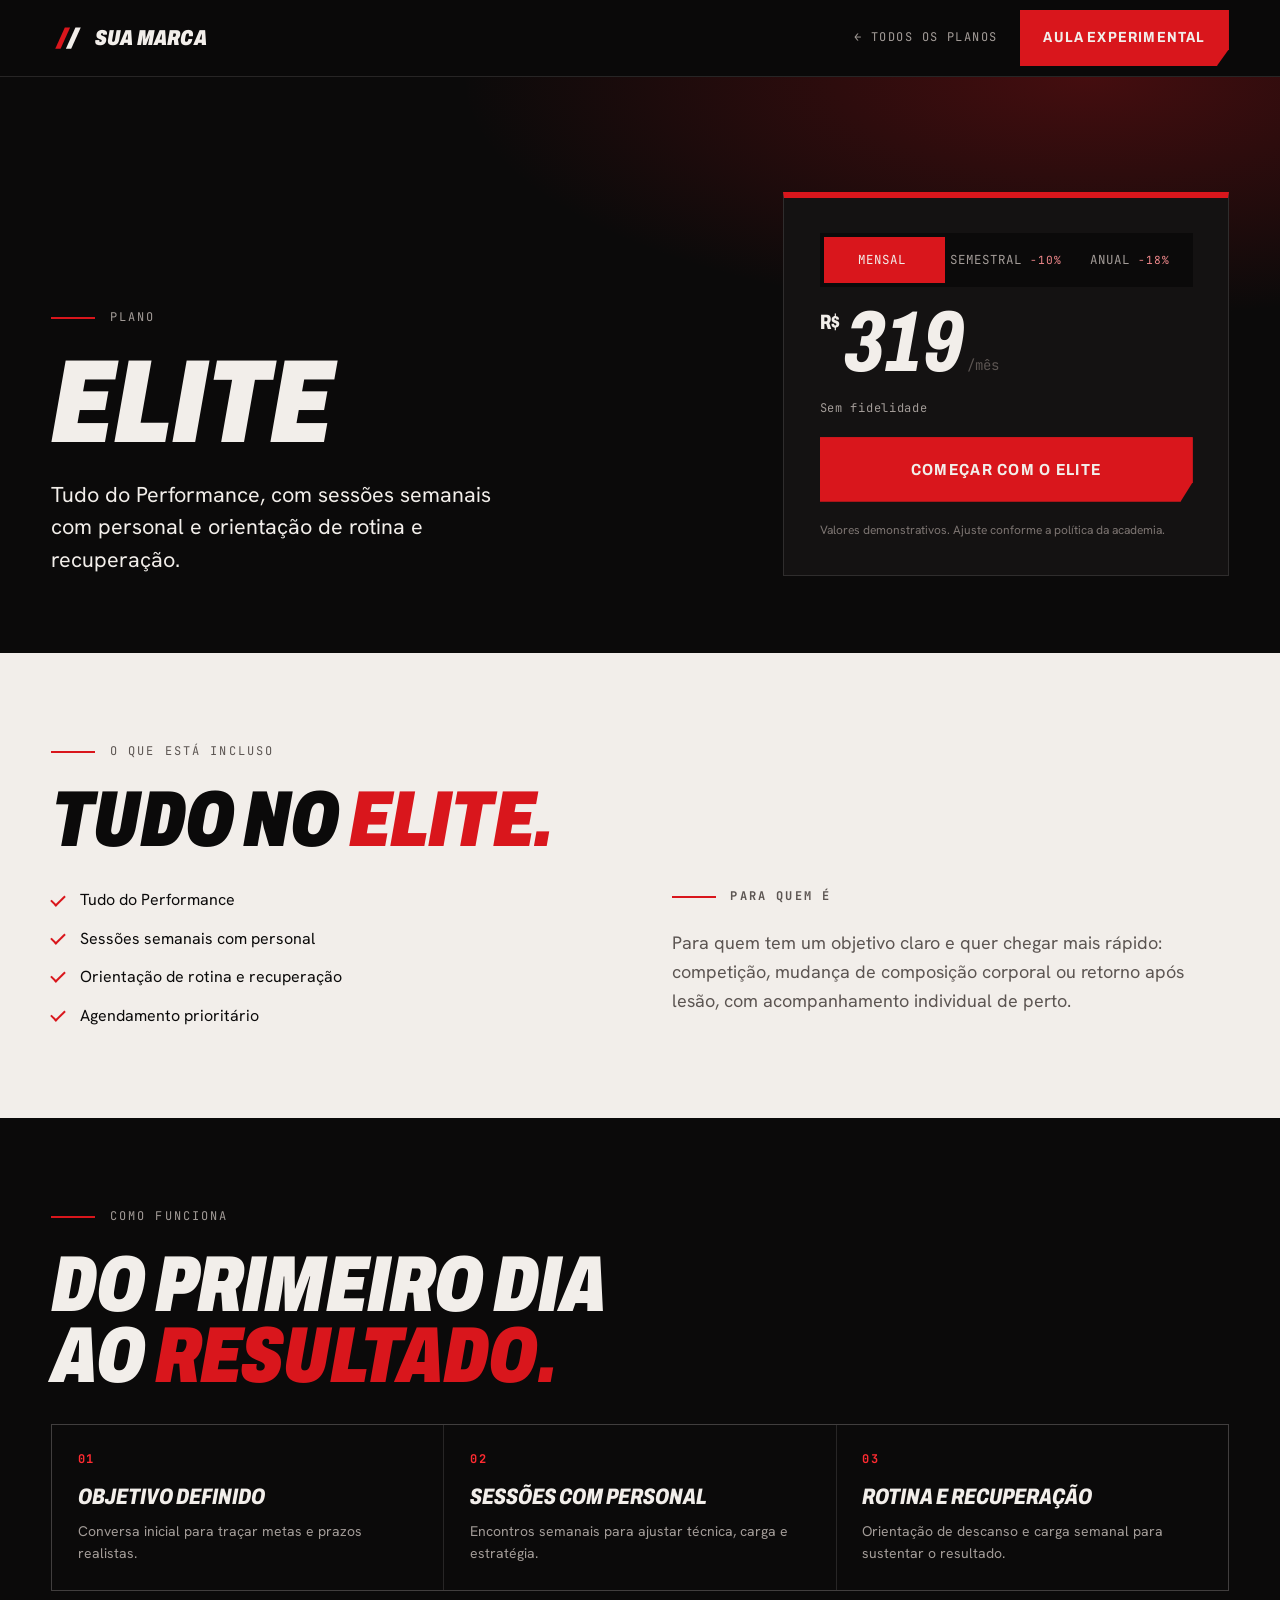
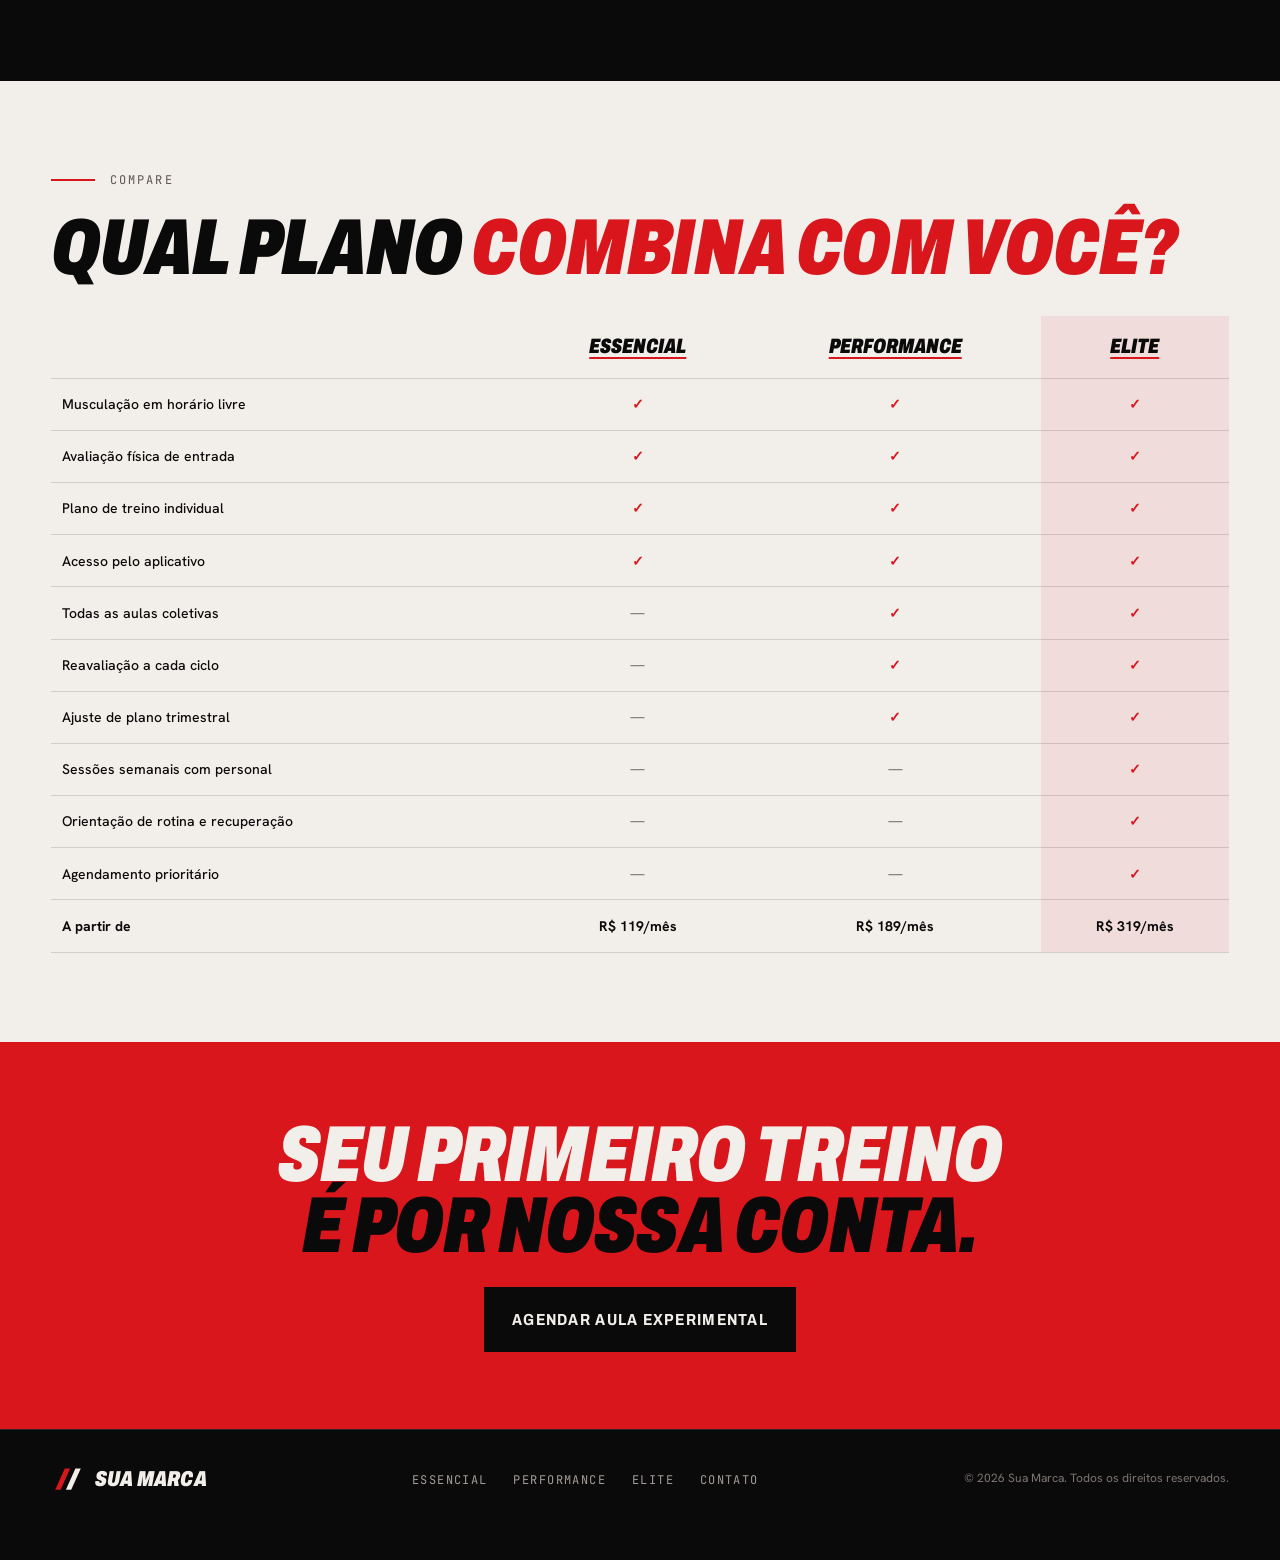
==== planos/elite.html @ 5deaf4f9 "feat(planos): cria página do plano Elite Detalha acompanhamento com personal, rotina e recuperação, " ====
<!doctype html>
<html lang="pt-BR">
<head>
  <meta charset="utf-8">
  <meta name="viewport" content="width=device-width, initial-scale=1, viewport-fit=cover">
  <title>Plano Elite · [Sua Marca]</title>
  <meta name="description" content="Plano Elite a partir de R$ 319/mês. Acompanhamento próximo e resultado focado. Veja o que está incluso e agende sua aula experimental.">
  <meta name="theme-color" content="#0B0A0A">
  <link rel="canonical" href="https://sua-marca-academia.vercel.app/planos/elite">
  <link rel="icon" href="data:image/svg+xml,%3Csvg xmlns='http://www.w3.org/2000/svg' viewBox='0 0 64 64'%3E%3Crect width='64' height='64' fill='%230B0A0A'/%3E%3Cpath d='M14 46 28 18h8L22 46z' fill='%23D9161C'/%3E%3Cpath d='M30 46 44 18h8L38 46z' fill='%23F2EEEA'/%3E%3C/svg%3E">
  <link rel="preconnect" href="https://fonts.googleapis.com">
  <link rel="preconnect" href="https://fonts.gstatic.com" crossorigin>
  <link rel="stylesheet" href="https://fonts.googleapis.com/css2?family=Archivo:ital,wdth,wght@0,62..125,400..900;1,62..125,400..900&family=Hanken+Grotesk:wght@400;500;600;700&family=JetBrains+Mono:wght@400;500&display=swap">
  <link rel="stylesheet" href="/assets/css/style.css">
  <link rel="stylesheet" href="/assets/css/plano.css">
</head>
<body>
  <header class="pl-header">
    <div class="pl-header__inner">
      <a href="/" class="brand" aria-label="Página inicial"><svg class="brand__mark" viewBox="0 0 64 64" aria-hidden="true"><path d="M8 52 26 12h10L18 52z"/><path d="M28 52 46 12h10L38 52z"/></svg><span class="brand__name">Sua&nbsp;Marca</span></a>
      <nav class="pl-header__nav" aria-label="Navegação">
        <a class="pl-back" href="/#planos">← Todos os planos</a>
        <a class="btn btn--red" href="/#experimental">Aula experimental</a>
      </nav>
    </div>
  </header>

  <main>
    <section class="pl-hero" aria-labelledby="pl-title">
      <div class="wrap pl-hero__grid">
        <div>
          <p class="eyebrow eyebrow--light"><span class="eyebrow__dash"></span>Plano</p>
          <h1 class="pl-title" id="pl-title">Elite</h1>
          <p class="pl-lead">Tudo do Performance, com sessões semanais com personal e orientação de rotina e recuperação.</p>
          
        </div>

        <div class="pl-card">
          <div class="period" role="radiogroup" aria-label="Período de contratação" data-period>
            <button type="button" role="radio" aria-checked="true" data-months="1" data-discount="0">Mensal</button>
            <button type="button" role="radio" aria-checked="false" data-months="6" data-discount="0.10">Semestral <small>−10%</small></button>
            <button type="button" role="radio" aria-checked="false" data-months="12" data-discount="0.18">Anual <small>−18%</small></button>
            <span class="period__thumb" aria-hidden="true"></span>
          </div>
          <p class="plan__price"><span class="plan__cur">R$</span><span class="plan__value" data-base="319">319</span><span class="plan__per">/mês</span></p>
          <p class="plan__total" data-total aria-live="polite">Sem fidelidade</p>
          <a href="/#experimental" class="btn btn--red btn--lg">Começar com o Elite</a>
          <p class="pl-card__note">Valores demonstrativos. Ajuste conforme a política da academia.</p>
        </div>
      </div>
    </section>

    <section class="pl-section pl-section--light" aria-labelledby="inc-title">
      <div class="wrap">
        <p class="eyebrow"><span class="eyebrow__dash"></span>O que está incluso</p>
        <h2 class="h2" id="inc-title">Tudo no <em>Elite.</em></h2>
        <div class="pl-cols">
          <ul class="pl-list"><li>Tudo do Performance</li><li>Sessões semanais com personal</li><li>Orientação de rotina e recuperação</li><li>Agendamento prioritário</li></ul>
          <div class="pl-for"><h3 class="eyebrow"><span class="eyebrow__dash"></span>Para quem é</h3><p>Para quem tem um objetivo claro e quer chegar mais rápido: competição, mudança de composição corporal ou retorno após lesão, com acompanhamento individual de perto.</p></div>
        </div>
      </div>
    </section>

    <section class="pl-section" aria-labelledby="how-title">
      <div class="wrap">
        <p class="eyebrow eyebrow--light"><span class="eyebrow__dash"></span>Como funciona</p>
        <h2 class="h2" id="how-title">Do primeiro dia<br>ao <em>resultado.</em></h2>
        <ol class="pl-steps"><li><b>01</b><h3>Objetivo definido</h3><p>Conversa inicial para traçar metas e prazos realistas.</p></li><li><b>02</b><h3>Sessões com personal</h3><p>Encontros semanais para ajustar técnica, carga e estratégia.</p></li><li><b>03</b><h3>Rotina e recuperação</h3><p>Orientação de descanso e carga semanal para sustentar o resultado.</p></li></ol>
      </div>
    </section>

    <section class="pl-section pl-section--light" aria-labelledby="cmp-title">
      <div class="wrap">
        <p class="eyebrow"><span class="eyebrow__dash"></span>Compare</p>
        <h2 class="h2" id="cmp-title">Qual plano <em>combina com você?</em></h2>
        <div class="pl-scroll">
          <table class="pl-compare">
            <thead><tr><th scope="col"><span class="sr-only">Benefício</span></th><th scope="col"><a href="/planos/essencial">Essencial</a></th><th scope="col"><a href="/planos/performance">Performance</a></th><th scope="col" class="is-current" aria-current="page"><a href="/planos/elite">Elite</a></th></tr></thead>
            <tbody><tr><th scope="row" style="font-weight:500">Musculação em horário livre</th><td><span class="pl-yes" aria-label="Incluído">✓</span></td><td><span class="pl-yes" aria-label="Incluído">✓</span></td><td class="is-current"><span class="pl-yes" aria-label="Incluído">✓</span></td></tr><tr><th scope="row" style="font-weight:500">Avaliação física de entrada</th><td><span class="pl-yes" aria-label="Incluído">✓</span></td><td><span class="pl-yes" aria-label="Incluído">✓</span></td><td class="is-current"><span class="pl-yes" aria-label="Incluído">✓</span></td></tr><tr><th scope="row" style="font-weight:500">Plano de treino individual</th><td><span class="pl-yes" aria-label="Incluído">✓</span></td><td><span class="pl-yes" aria-label="Incluído">✓</span></td><td class="is-current"><span class="pl-yes" aria-label="Incluído">✓</span></td></tr><tr><th scope="row" style="font-weight:500">Acesso pelo aplicativo</th><td><span class="pl-yes" aria-label="Incluído">✓</span></td><td><span class="pl-yes" aria-label="Incluído">✓</span></td><td class="is-current"><span class="pl-yes" aria-label="Incluído">✓</span></td></tr><tr><th scope="row" style="font-weight:500">Todas as aulas coletivas</th><td><span class="pl-no" aria-label="Não incluído">—</span></td><td><span class="pl-yes" aria-label="Incluído">✓</span></td><td class="is-current"><span class="pl-yes" aria-label="Incluído">✓</span></td></tr><tr><th scope="row" style="font-weight:500">Reavaliação a cada ciclo</th><td><span class="pl-no" aria-label="Não incluído">—</span></td><td><span class="pl-yes" aria-label="Incluído">✓</span></td><td class="is-current"><span class="pl-yes" aria-label="Incluído">✓</span></td></tr><tr><th scope="row" style="font-weight:500">Ajuste de plano trimestral</th><td><span class="pl-no" aria-label="Não incluído">—</span></td><td><span class="pl-yes" aria-label="Incluído">✓</span></td><td class="is-current"><span class="pl-yes" aria-label="Incluído">✓</span></td></tr><tr><th scope="row" style="font-weight:500">Sessões semanais com personal</th><td><span class="pl-no" aria-label="Não incluído">—</span></td><td><span class="pl-no" aria-label="Não incluído">—</span></td><td class="is-current"><span class="pl-yes" aria-label="Incluído">✓</span></td></tr><tr><th scope="row" style="font-weight:500">Orientação de rotina e recuperação</th><td><span class="pl-no" aria-label="Não incluído">—</span></td><td><span class="pl-no" aria-label="Não incluído">—</span></td><td class="is-current"><span class="pl-yes" aria-label="Incluído">✓</span></td></tr><tr><th scope="row" style="font-weight:500">Agendamento prioritário</th><td><span class="pl-no" aria-label="Não incluído">—</span></td><td><span class="pl-no" aria-label="Não incluído">—</span></td><td class="is-current"><span class="pl-yes" aria-label="Incluído">✓</span></td></tr>
            <tr><th scope="row">A partir de</th><td><strong>R$ 119/mês</strong></td><td><strong>R$ 189/mês</strong></td><td class="is-current"><strong>R$ 319/mês</strong></td></tr></tbody>
          </table>
        </div>
      </div>
    </section>

    <section class="pl-cta">
      <div class="wrap">
        <h2 class="h2">Seu primeiro treino<br><em>é por nossa conta.</em></h2>
        <a href="/#experimental" class="btn btn--lg">Agendar aula experimental</a>
      </div>
    </section>
  </main>

  <footer class="footer">
    <div class="wrap footer__row" style="padding-block:2rem">
      <a href="/" class="brand" aria-label="Voltar ao início"><svg class="brand__mark" viewBox="0 0 64 64" aria-hidden="true"><path d="M8 52 26 12h10L18 52z"/><path d="M28 52 46 12h10L38 52z"/></svg><span class="brand__name">Sua&nbsp;Marca</span></a>
      <nav aria-label="Rodapé"><ul class="footer__nav"><li><a href="/planos/essencial">Essencial</a></li><li><a href="/planos/performance">Performance</a></li><li><a href="/planos/elite">Elite</a></li><li><a href="/#contato">Contato</a></li></ul></nav>
      <p class="footer__copy">© <span data-year>2026</span> Sua Marca. Todos os direitos reservados.</p>
    </div>
  </footer>

  <script src="/assets/js/plano.js" defer></script>
</body>
</html>
---- assets/css/style.css ----
/* =========================================================
   Template academia premium — preto e vermelho
   Layout: blocos escuros e claros em alternância, imagens com
   recortes diagonais, tipografia condensada itálica de impacto.
   ========================================================= */
:root {
  /* cor */
  --ink: #0b0a0a;        /* fundo principal */
  --coal: #141212;       /* superfícies escuras */
  --iron: #221e1e;       /* bordas/realces escuros */
  --bone: #f2eeea;       /* texto claro / fundo claro */
  --chalk: #e6e0da;      /* fundo claro secundário */
  --ash: #a39c98;        /* texto secundário em escuro */
  --slate: #5c5552;      /* texto secundário em claro */
  --red: #d9161c;        /* acento */
  --red-hot: #ff2b31;    /* hover / brilho */
  --red-deep: #7c0a0e;   /* sombra do acento */
  --line-d: rgba(242, 238, 234, .12);
  --line-l: rgba(11, 10, 10, .14);

  /* tipo */
  --f-display: "Archivo", "Arial Narrow", "Helvetica Neue", Arial, sans-serif;
  --f-body: "Hanken Grotesk", "Helvetica Neue", Arial, sans-serif;
  --f-mono: "JetBrains Mono", ui-monospace, "SFMono-Regular", Menlo, monospace;

  /* escala */
  --fs-xs: .75rem;
  --fs-sm: .875rem;
  --fs-base: 1rem;
  --fs-md: 1.125rem;
  --fs-lg: clamp(1.15rem, 1rem + .5vw, 1.35rem);
  --fs-h3: clamp(1.4rem, 1.1rem + 1vw, 1.9rem);
  --fs-h2: clamp(2.6rem, 1.6rem + 4.2vw, 5.4rem);
  --fs-h1: clamp(3.4rem, 1.8rem + 7vw, 8.4rem);

  --gutter: clamp(16px, 4vw, 56px);
  --maxw: 1320px;
  --ease: cubic-bezier(.2, .7, .1, 1);
  --header-h: 76px;

  color-scheme: dark;
}

*, *::before, *::after { box-sizing: border-box; }
html { scroll-behavior: smooth; scroll-padding-top: var(--header-h); -webkit-text-size-adjust: 100%; }
body {
  margin: 0;
  background: var(--ink);
  color: var(--bone);
  font-family: var(--f-body);
  font-size: var(--fs-base);
  line-height: 1.6;
  -webkit-font-smoothing: antialiased;
  overflow-x: hidden;
}
img { display: block; max-width: 100%; height: auto; }
a { color: inherit; }
h1, h2, h3, p, figure, dl, dd, ul, ol { margin: 0; }
ul, ol { padding: 0; list-style: none; }
button, input, select, textarea { font: inherit; color: inherit; }
::selection { background: var(--red); color: var(--bone); }
:focus-visible { outline: 2px solid var(--red-hot); outline-offset: 3px; }

.sr-only { position: absolute; width: 1px; height: 1px; overflow: hidden; clip: rect(0 0 0 0); white-space: nowrap; }
.skip { position: absolute; left: 16px; top: -100px; z-index: 100; background: var(--red); padding: .7rem 1rem; text-decoration: none; font-weight: 600; }
.skip:focus { top: 16px; }

.wrap {
  width: 100%;
  max-width: calc(var(--maxw) + 2 * var(--gutter));
  margin-inline: auto;
  padding-left: max(var(--gutter), env(safe-area-inset-left, 0px));
  padding-right: max(var(--gutter), env(safe-area-inset-right, 0px));
}

/* ---------- tipografia ---------- */
.h2 {
  font-family: var(--f-display);
  font-size: var(--fs-h2);
  font-weight: 900;
  font-style: italic;
  font-stretch: 72%;
  line-height: .9;
  letter-spacing: -.01em;
  text-transform: uppercase;
  text-wrap: balance;
}
.h2 em { font-style: italic; color: var(--red); }
.lead { font-size: var(--fs-lg); line-height: 1.5; color: var(--bone); }

.eyebrow {
  display: flex; align-items: center; gap: .9rem;
  font-family: var(--f-mono);
  font-size: var(--fs-xs);
  letter-spacing: .18em;
  text-transform: uppercase;
  color: var(--slate);
  margin-bottom: 1.4rem;
}
.eyebrow--light { color: var(--ash); }
.eyebrow__dash { width: 44px; height: 2px; background: var(--red); flex: none; }

/* ---------- botões ---------- */
.btn {
  --bg: transparent; --fg: var(--bone); --bd: var(--line-d);
  position: relative;
  display: inline-flex; align-items: center; justify-content: center; gap: .75rem;
  padding: .95rem 1.4rem;
  background: var(--bg); color: var(--fg);
  border: 1px solid var(--bd);
  font-family: var(--f-display);
  font-stretch: 85%;
  font-weight: 700;
  font-size: .92rem;
  letter-spacing: .08em;
  text-transform: uppercase;
  text-decoration: none;
  cursor: pointer;
  overflow: hidden;
  isolation: isolate;
  transition: color .35s var(--ease), border-color .35s var(--ease), transform .35s var(--ease);
}
.btn svg { width: 20px; height: 20px; fill: none; stroke: currentColor; stroke-width: 2; transition: transform .35s var(--ease); }
.btn:hover svg { transform: translateX(4px); }
.btn::before {
  content: ""; position: absolute; inset: 0; z-index: -1;
  background: var(--fill, var(--bone));
  transform: scaleX(0); transform-origin: right;
  transition: transform .45s var(--ease);
}
.btn:hover::before { transform: scaleX(1); transform-origin: left; }
.btn--red { --bg: var(--red); --bd: var(--red); --fill: var(--red-hot); clip-path: polygon(0 0, 100% 0, 100% 70%, calc(100% - 12px) 100%, 0 100%); }
.btn--ghost:hover { --fg: var(--ink); --bd: var(--bone); }
.btn--line { --fg: var(--ink); --bd: var(--ink); --fill: var(--ink); }
.btn--line:hover { --fg: var(--bone); }
.btn--lg { padding: 1.15rem 1.7rem; font-size: 1rem; }
.btn--block { width: 100%; }

/* ---------- header ---------- */
.header {
  position: fixed; inset: 0 0 auto 0; z-index: 50;
  padding-top: env(safe-area-inset-top, 0px);
  transition: background .4s var(--ease), border-color .4s var(--ease);
  border-bottom: 1px solid transparent;
}
.header.is-scrolled { background: rgba(11, 10, 10, .86); backdrop-filter: blur(10px); -webkit-backdrop-filter: blur(10px); border-bottom-color: var(--line-d); }
.header__inner {
  height: var(--header-h);
  display: flex; align-items: center; justify-content: space-between; gap: 2rem;
  max-width: calc(var(--maxw) + 2 * var(--gutter)); margin-inline: auto;
  padding-left: max(var(--gutter), env(safe-area-inset-left, 0px));
  padding-right: max(var(--gutter), env(safe-area-inset-right, 0px));
}
.brand { display: inline-flex; align-items: center; gap: .6rem; text-decoration: none; }
.brand__mark { width: 34px; height: 34px; }
.brand__mark path:first-child { fill: var(--red); }
.brand__mark path:last-child { fill: var(--bone); }
.brand__name { font-family: var(--f-display); font-weight: 900; font-style: italic; font-stretch: 75%; font-size: 1.35rem; text-transform: uppercase; letter-spacing: .01em; }

.nav { display: flex; align-items: center; gap: 2.2rem; }
.nav__list { display: flex; gap: 1.9rem; }
.nav__link {
  position: relative; text-decoration: none;
  font-family: var(--f-mono); font-size: .78rem; letter-spacing: .12em; text-transform: uppercase;
  color: var(--ash); padding-block: .4rem;
  transition: color .25s;
}
.nav__link::after { content: ""; position: absolute; left: 0; right: 0; bottom: -2px; height: 2px; background: var(--red); transform: scaleX(0); transform-origin: left; transition: transform .35s var(--ease); }
.nav__link:hover, .nav__link.is-active { color: var(--bone); }
.nav__link.is-active::after, .nav__link:hover::after { transform: scaleX(1); }
.nav__cta { padding: .75rem 1.15rem; font-size: .82rem; }

.burger { display: none; width: 46px; height: 46px; background: none; border: 1px solid var(--line-d); cursor: pointer; position: relative; }
.burger__line { position: absolute; left: 12px; right: 12px; height: 2px; background: var(--bone); transition: transform .35s var(--ease), top .35s var(--ease); }
.burger__line:nth-of-type(1) { top: 18px; }
.burger__line:nth-of-type(2) { top: 26px; right: 18px; }
.burger[aria-expanded="true"] .burger__line:nth-of-type(1) { top: 22px; transform: rotate(45deg); }
.burger[aria-expanded="true"] .burger__line:nth-of-type(2) { top: 22px; right: 12px; transform: rotate(-45deg); }

@media (max-width: 1020px) {
  .burger { display: block; z-index: 2; }
  .nav {
    position: fixed; inset: 0; z-index: 1;
    flex-direction: column; justify-content: center; align-items: flex-start; gap: 2.5rem;
    padding: calc(var(--header-h) + env(safe-area-inset-top, 0px)) max(var(--gutter), env(safe-area-inset-right, 0px)) calc(2rem + env(safe-area-inset-bottom, 0px)) max(var(--gutter), env(safe-area-inset-left, 0px));
    background: var(--ink);
    clip-path: inset(0 0 100% 0);
    visibility: hidden;
    transition: clip-path .6s var(--ease), visibility 0s linear .6s;
  }
  .nav.is-open { clip-path: inset(0 0 0 0); visibility: visible; transition: clip-path .6s var(--ease), visibility 0s; }
  .nav__list { flex-direction: column; gap: .4rem; }
  .nav__link { font-family: var(--f-display); font-size: clamp(2.4rem, 11vw, 3.6rem); font-weight: 900; font-style: italic; font-stretch: 70%; letter-spacing: 0; color: var(--bone); line-height: 1.05; }
  .nav__link::after { height: 4px; bottom: 6px; }
  .header__inner .brand { position: relative; z-index: 2; }
  body.menu-open { overflow: hidden; }
}

/* ---------- hero ---------- */
.hero {
  position: relative;
  min-height: min(100svh, 980px);
  display: grid; align-items: end;
  padding-top: calc(var(--header-h) + 3rem);
  padding-bottom: clamp(3rem, 8vh, 6rem);
  overflow: hidden;
  isolation: isolate;
  background: var(--coal);
}
.hero__media { position: absolute; inset: 0; z-index: -3; }
.hero__media img {
  width: 100%; height: 100%; object-fit: cover; object-position: 62% 30%;
  filter: grayscale(1) contrast(1.18) brightness(.72);
  transform: scale(1.06);
  animation: heroIn 2.4s var(--ease) both;
}
.hero::before {
  content: ""; position: absolute; inset: 0; z-index: -2;
  background:
    radial-gradient(ellipse 50% 60% at 78% 40%, rgba(217, 22, 28, .38), transparent 70%),
    linear-gradient(90deg, rgba(11,10,10,.94) 0%, rgba(11,10,10,.72) 38%, rgba(11,10,10,.15) 70%, rgba(11,10,10,.5) 100%),
    linear-gradient(0deg, var(--ink) 0%, transparent 35%);
}
.hero__grain {
  position: absolute; inset: 0; z-index: -1; pointer-events: none; opacity: .22; mix-blend-mode: overlay;
  background-image: url("data:image/svg+xml,%3Csvg xmlns='http://www.w3.org/2000/svg' width='220' height='220'%3E%3Cfilter id='n'%3E%3CfeTurbulence type='fractalNoise' baseFrequency='.9' numOctaves='3' stitchTiles='stitch'/%3E%3CfeColorMatrix values='0 0 0 0 1 0 0 0 0 1 0 0 0 0 1 0 0 0 .9 0'/%3E%3C/filter%3E%3Crect width='100%25' height='100%25' filter='url(%23n)'/%3E%3C/svg%3E");
}
.hero__word {
  position: absolute; z-index: -1;
  top: calc(var(--header-h) + 1vh); left: 50%;
  transform: translateX(-50%);
  font-family: var(--f-display); font-weight: 900; font-style: italic; font-stretch: 100%;
  font-size: clamp(7rem, 27vw, 30rem);
  line-height: .8; letter-spacing: -.035em;
  white-space: nowrap;
  color: transparent;
  background:
    url("data:image/svg+xml,%3Csvg xmlns='http://www.w3.org/2000/svg' width='300' height='300'%3E%3Cfilter id='c'%3E%3CfeTurbulence type='fractalNoise' baseFrequency='.035' numOctaves='5'/%3E%3CfeColorMatrix values='0 0 0 0 .95 0 0 0 0 .93 0 0 0 0 .91 0 0 0 -1.3 1.15'/%3E%3C/filter%3E%3Crect width='100%25' height='100%25' filter='url(%23c)'/%3E%3C/svg%3E"),
    linear-gradient(180deg, rgba(242,238,234,.55), rgba(242,238,234,.12) 85%);
  -webkit-background-clip: text; background-clip: text;
  mix-blend-mode: overlay;
  user-select: none;
  animation: wordIn 1.6s .2s var(--ease) both;
}
.hero__content { position: relative; display: grid; gap: 1.6rem; max-width: calc(var(--maxw) + 2 * var(--gutter)); }
.hero__title {
  font-family: var(--f-display); font-weight: 900; font-style: italic; font-stretch: 68%;
  font-size: var(--fs-h1); line-height: .84; text-transform: uppercase; letter-spacing: -.01em;
}
.hero__title .line { display: block; animation: rise 1s var(--ease) both; }
.hero__title .line--red { color: var(--red); animation-delay: .12s; }
.hero__lead { max-width: 34rem; font-size: var(--fs-lg); color: #d9d3cf; animation: rise 1s .25s var(--ease) both; }
.hero__actions { display: flex; flex-wrap: wrap; gap: .9rem; animation: rise 1s .35s var(--ease) both; }

.hero__spec {
  position: absolute; right: max(var(--gutter), env(safe-area-inset-right, 0px)); bottom: clamp(3rem, 8vh, 6rem);
  border-left: 2px solid var(--red);
  padding-left: 1.2rem;
  font-family: var(--f-mono); font-size: var(--fs-xs); letter-spacing: .08em; text-transform: uppercase;
}
.hero__spec dl { display: grid; gap: .9rem; }
.hero__spec dt { color: var(--ash); }
.hero__spec dd { color: var(--bone); }
.hero__scroll {
  position: absolute; left: 50%; bottom: 1.2rem; transform: translateX(-50%);
  display: flex; flex-direction: column; align-items: center; gap: .5rem;
  font-family: var(--f-mono); font-size: .65rem; letter-spacing: .3em; text-transform: uppercase; color: var(--ash); text-decoration: none;
}
.hero__scroll i { width: 1px; height: 38px; background: linear-gradient(var(--red), transparent); animation: drip 2s infinite var(--ease); transform-origin: top; }

@keyframes heroIn { from { transform: scale(1.16); opacity: 0; } }
@keyframes wordIn { from { letter-spacing: .08em; opacity: 0; } }
@keyframes rise { from { transform: translateY(28px); opacity: 0; } }
@keyframes drip { 0% { transform: scaleY(0); } 50% { transform: scaleY(1); } 100% { transform: scaleY(1); opacity: 0; } }

@media (max-width: 1020px) {
  .hero__spec { display: none; }
}
@media (max-width: 640px) {
  .hero { min-height: 92svh; }
  .hero__media img { object-position: 70% 30%; }
  .hero::before { background: radial-gradient(ellipse 80% 50% at 70% 30%, rgba(217,22,28,.32), transparent 70%), linear-gradient(0deg, var(--ink) 8%, rgba(11,10,10,.55) 55%, rgba(11,10,10,.35) 100%); }
  .hero__word { font-size: 31vw; top: calc(var(--header-h) + 4vh); }
  .hero__actions .btn { flex: 1 1 100%; }
  .hero__scroll { display: none; }
}

/* ---------- ticker ---------- */
.ticker { background: var(--red); color: var(--bone); overflow: hidden; border-block: 1px solid var(--red-deep); transform: skewY(-1.2deg); margin-top: -1.2rem; position: relative; z-index: 2; }
.ticker__track { will-change: transform; display: flex; width: max-content; gap: 1.6rem; padding-block: .9rem; animation: marquee 32s linear infinite; }
.ticker span, .ticker b { font-family: var(--f-display); font-weight: 900; font-style: italic; font-stretch: 70%; font-size: clamp(1.3rem, 1rem + 1.4vw, 2.2rem); text-transform: uppercase; line-height: 1; white-space: nowrap; }
.ticker b { color: var(--ink); font-weight: 400; }
@keyframes marquee { to { transform: translateX(-50%); } }

/* ---------- reveal ---------- */
.js .reveal { opacity: 0; transform: translateY(36px); transition: opacity .9s var(--ease), transform .9s var(--ease); }
.js .reveal.is-in { opacity: 1; transform: none; }

/* ---------- sobre ---------- */
.about { padding-block: clamp(5rem, 11vw, 10rem); position: relative; overflow-x: clip; }
.about .h2 { font-size: clamp(2.4rem, 1.4rem + 3.4vw, 4.6rem); }
.about__grid { display: grid; grid-template-columns: minmax(0, 1fr) minmax(0, 1.05fr); gap: clamp(2.5rem, 6vw, 6rem); align-items: center; }
.about .eyebrow { color: var(--ash); }
.about__text { display: grid; gap: 1.5rem; }
.about__text > p:not(.eyebrow):not(.lead) { color: var(--ash); max-width: 36rem; }
.about__text .lead { max-width: 36rem; }
.pillars { display: grid; grid-template-columns: repeat(3, minmax(0, 1fr)); gap: 0; margin-top: 1.4rem; border-top: 1px solid var(--line-d); }
.pillars li { padding: 1.4rem 1.2rem 0 0; }
.pillars li + li { padding-left: 1.2rem; border-left: 1px solid var(--line-d); }
.pillars h3 { font-family: var(--f-display); font-weight: 800; font-style: italic; font-stretch: 75%; font-size: 1.45rem; text-transform: uppercase; margin-bottom: .4rem; }
.pillars h3::before { content: ""; display: inline-block; width: 8px; height: 8px; background: var(--red); margin-right: .55rem; transform: skewX(-18deg) translateY(-3px); }
.pillars p { font-size: var(--fs-sm); color: var(--ash); line-height: 1.55; }

.about__visual { position: relative; min-height: 640px; }
.about__img { position: absolute; overflow: hidden; background: var(--iron); }
.about__img img { width: 100%; height: 100%; object-fit: cover; filter: grayscale(.9) contrast(1.12) brightness(.85); transition: transform 1.2s var(--ease), filter .8s; }
.about__img:hover img { transform: scale(1.05); filter: grayscale(.2) contrast(1.1); }
.about__img--main { inset: 0 0 8% 14%; clip-path: polygon(16% 0, 100% 0, 100% 100%, 0 100%); }
.about__img--inset { left: 0; bottom: 0; width: 42%; aspect-ratio: 4 / 5; border: 8px solid var(--ink); }
.about__img--main::after { content: ""; position: absolute; inset: 0; background: linear-gradient(200deg, rgba(217,22,28,.0) 40%, rgba(217,22,28,.35)); mix-blend-mode: multiply; }
.about__stamp { position: absolute; right: -10px; bottom: 2%; width: 150px; height: 150px; animation: spin 26s linear infinite; }
.about__stamp svg { width: 100%; height: 100%; }
.about__stamp text { fill: var(--bone); font-family: var(--f-mono); font-size: 14.5px; letter-spacing: 3px; }
.about__stamp::after { content: ""; position: absolute; inset: 42%; background: var(--red); transform: rotate(45deg); }
@keyframes spin { to { transform: rotate(360deg); } }

@media (max-width: 900px) {
  .about__grid { grid-template-columns: minmax(0, 1fr); }
  .about__visual { min-height: 0; aspect-ratio: 1 / 1.05; order: -1; }
  .about__stamp { width: 110px; height: 110px; right: 0; }
}
@media (max-width: 560px) {
  .pillars { grid-template-columns: minmax(0, 1fr); }
  .pillars li, .pillars li + li { padding: 1.1rem 0; border-left: 0; border-bottom: 1px solid var(--line-d); }
}

/* ---------- modalidades (seção clara) ---------- */
.mods { background: var(--bone); color: var(--ink); padding-block: clamp(5rem, 10vw, 9rem); position: relative; clip-path: polygon(0 3vw, 100% 0, 100% 100%, 0 100%); margin-top: -3vw; }
.section-head { display: grid; grid-template-columns: minmax(0, 1.5fr) minmax(0, .7fr); gap: 1.5rem 4rem; align-items: end; margin-bottom: clamp(2.5rem, 5vw, 4.5rem); }
.section-head .eyebrow { grid-column: 1 / -1; margin-bottom: 0; }
.section-head__aside { color: var(--slate); max-width: 26rem; justify-self: end; }

.mods__list { border-top: 2px solid var(--ink); }
.mod { border-bottom: 1px solid var(--line-l); }
.mod__head {
  width: 100%; background: none; border: 0; cursor: pointer; text-align: left;
  display: grid; grid-template-columns: 9rem minmax(0, 1fr) auto 2.6rem; align-items: center; gap: 1.5rem;
  padding: 1.5rem 0;
  position: relative; isolation: isolate;
}
.mod__head::before { content: ""; position: absolute; inset: 0 -1rem; z-index: -1; background: var(--ink); transform: scaleY(0); transform-origin: bottom; transition: transform .45s var(--ease); }
.mod__tag { font-family: var(--f-mono); font-size: var(--fs-xs); letter-spacing: .14em; text-transform: uppercase; color: var(--slate); transition: color .3s; }
.mod__name { font-family: var(--f-display); font-weight: 900; font-style: italic; font-stretch: 70%; font-size: clamp(2.2rem, 1.4rem + 3.2vw, 4.6rem); line-height: .95; text-transform: uppercase; transition: transform .45s var(--ease), color .3s; }
.mod__meta { font-family: var(--f-mono); font-size: var(--fs-sm); color: var(--slate); transition: color .3s; white-space: nowrap; }
.mod__plus { width: 2.6rem; height: 2.6rem; border: 1px solid currentColor; position: relative; transition: transform .45s var(--ease), background .3s; }
.mod__plus::before, .mod__plus::after { content: ""; position: absolute; left: 50%; top: 50%; width: 14px; height: 2px; background: currentColor; transform: translate(-50%, -50%); }
.mod__plus::after { transform: translate(-50%, -50%) rotate(90deg); transition: transform .4s var(--ease); }

@media (hover: hover) {
  .mod__head:hover::before { transform: scaleY(1); }
  .mod__head:hover { color: var(--bone); }
  .mod__head:hover .mod__tag, .mod__head:hover .mod__meta { color: var(--ash); }
  .mod__head:hover .mod__name { transform: translateX(1rem); color: var(--bone); }
  .mod__head:hover .mod__plus { background: var(--red); border-color: var(--red); }
}
.mod.is-open .mod__plus { background: var(--red); border-color: var(--red); color: var(--bone); }
.mod.is-open .mod__plus::after { transform: translate(-50%, -50%) rotate(0deg); }

.mod__body { display: grid; grid-template-rows: 0fr; transition: grid-template-rows .55s var(--ease); }
.mod__body > * { min-height: 0; }
.mod.is-open .mod__body { grid-template-rows: 1fr; }
.mod__body-inner { overflow: hidden; }
.mod__inner { overflow: hidden; display: grid; grid-template-columns: 9rem minmax(0, 1fr) minmax(0, 1fr); grid-template-rows: auto 1fr; gap: 1.5rem; }
.mod__inner > p, .mod__spec { margin-right: 1.5rem; }
.mod__spec, .mod__img { margin-bottom: 2.5rem; }
.mod__inner > p { grid-column: 2; grid-row: 1; max-width: 34rem; color: #3b3634; font-size: var(--fs-md); }
.mod__spec { grid-column: 2; grid-row: 2; align-self: end; display: grid; gap: .55rem; font-size: var(--fs-sm); }
.mod__spec li { display: grid; grid-template-columns: 7.5rem minmax(0, 1fr); align-items: center; gap: 1rem; border-bottom: 1px dashed var(--line-l); padding-bottom: .5rem; }
.mod__spec span { font-family: var(--f-mono); font-size: var(--fs-xs); letter-spacing: .1em; text-transform: uppercase; color: var(--slate); }
.bar { display: block; height: 6px; background: var(--chalk); position: relative; overflow: hidden; }
.bar::after { content: ""; position: absolute; inset: 0 auto 0 0; width: calc(var(--v) * 100%); background: var(--red); }
.mod__img { grid-column: 3; grid-row: 1 / span 2; margin-top: 0; position: relative; min-height: 15rem; overflow: hidden; clip-path: polygon(7% 0, 100% 0, 100% 100%, 0 100%); }
.mod__img img { position: absolute; inset: 0; display: block; width: 100%; height: 100%; object-fit: cover; object-position: center 22%; filter: grayscale(.4) contrast(1.1); transform: scale(1.06); transition: transform 1.2s var(--ease); }
.mod.is-open .mod__img img { transform: scale(1); }

@media (max-width: 900px) {
  .section-head { grid-template-columns: minmax(0, 1fr); }
  .section-head__aside { justify-self: start; }
  .mod__head { grid-template-columns: minmax(0, 1fr) 2.6rem; gap: .3rem 1rem; padding: 1.3rem 0; }
  .mod__tag { grid-column: 1; grid-row: 1; }
  .mod__name { grid-column: 1; grid-row: 2; }
  .mod__meta { display: none; }
  .mod__plus { grid-column: 2; grid-row: 1 / span 2; }
  .mod__inner { grid-template-columns: minmax(0, 1fr); grid-template-rows: none; gap: 1.1rem; }
  .mod__inner > p, .mod__spec, .mod__img { grid-column: 1; grid-row: auto; margin-right: 0; margin-bottom: 0; }
  .mod__spec { margin-bottom: 1.8rem; }
  .mod__img { min-height: 0; aspect-ratio: 16 / 10; clip-path: polygon(6% 0, 100% 0, 100% 100%, 0 100%); }
}

/* ---------- estrutura ---------- */
.infra { padding-block: clamp(5rem, 11vw, 10rem); position: relative; }
.infra::before { content: ""; position: absolute; right: 0; top: 0; width: 38%; height: 70%; background: repeating-linear-gradient(135deg, transparent 0 22px, rgba(242,238,234,.035) 22px 23px); pointer-events: none; }
.infra__head { display: grid; grid-template-columns: minmax(0, 1fr) minmax(0, 26rem); gap: 2rem 4rem; align-items: end; margin-bottom: clamp(2.5rem, 5vw, 4.5rem); }
.infra__intro { color: var(--ash); }
.infra__grid {
  display: grid; gap: clamp(.8rem, 1.4vw, 1.2rem);
  grid-template-columns: repeat(12, minmax(0, 1fr));
  grid-template-rows: repeat(2, minmax(0, clamp(220px, 26vw, 380px)));
}
.tile { position: relative; overflow: hidden; background: var(--iron); }
.tile img { width: 100%; height: 100%; object-fit: cover; filter: grayscale(.85) contrast(1.15) brightness(.78); transition: transform 1.2s var(--ease), filter .8s var(--ease); }
.tile::after { content: ""; position: absolute; inset: 0; background: linear-gradient(0deg, rgba(11,10,10,.9) 0%, rgba(11,10,10,0) 55%); }
.tile figcaption { position: absolute; left: 0; right: 0; bottom: 0; z-index: 1; padding: clamp(1rem, 2vw, 1.6rem); display: grid; gap: .3rem; }
.tile__label { font-family: var(--f-display); font-weight: 900; font-style: italic; font-stretch: 72%; font-size: clamp(1.6rem, 1.1rem + 1.6vw, 2.6rem); text-transform: uppercase; line-height: 1; }
.tile__label::after { content: ""; display: block; width: 0; height: 3px; margin-top: .45rem; background: var(--red); transition: width .5s var(--ease); }
.tile__desc { font-size: var(--fs-sm); color: #cfc8c4; max-width: 30ch; }
.tile:hover img { transform: scale(1.06); filter: grayscale(.15) contrast(1.1) brightness(.85); }
.tile:hover .tile__label::after { width: 56px; }
.tile--a { grid-column: 1 / span 7; grid-row: 1; clip-path: polygon(0 0, 100% 0, 100% 100%, 4% 100%); }
.tile--b { grid-column: 8 / span 5; grid-row: 1 / span 2; }
.tile--c { grid-column: 1 / span 3; grid-row: 2; }
.tile--d { grid-column: 4 / span 4; grid-row: 2; }

.amenities { display: flex; flex-wrap: wrap; gap: .6rem 2.2rem; margin-top: 2.6rem; padding-top: 1.6rem; border-top: 1px solid var(--line-d); font-family: var(--f-mono); font-size: var(--fs-xs); letter-spacing: .12em; text-transform: uppercase; color: var(--ash); }
.amenities li { display: inline-flex; align-items: center; gap: .6rem; }
.amenities li::before { content: ""; width: 6px; height: 6px; background: var(--red); transform: rotate(45deg); }

@media (max-width: 900px) {
  .infra__head { grid-template-columns: minmax(0, 1fr); }
  .infra__grid { grid-template-columns: repeat(2, minmax(0, 1fr)); grid-template-rows: none; grid-auto-rows: minmax(0, 58vw); }
  .tile--a { grid-column: 1 / -1; grid-row: auto; }
  .tile--b { grid-column: 1; grid-row: auto; }
  .tile--c { grid-column: 2; grid-row: auto; }
  .tile--d { grid-column: 1 / -1; grid-row: auto; }
}
@media (max-width: 560px) {
  .infra__grid { grid-template-columns: minmax(0, 1fr); grid-auto-rows: minmax(0, 78vw); }
  .tile--b, .tile--c { grid-column: 1; }
}

/* ---------- diferenciais ---------- */
.edge { position: relative; padding-block: clamp(5rem, 11vw, 10rem); background: var(--red-deep); overflow: hidden; isolation: isolate; }
.edge__bg { position: absolute; inset: 0; z-index: -1; }
.edge__bg img { width: 100%; height: 100%; object-fit: cover; filter: grayscale(1) contrast(1.3) brightness(.6); mix-blend-mode: multiply; opacity: .75; }
.edge::after { content: ""; position: absolute; inset: 0; z-index: -1; background: linear-gradient(90deg, rgba(11,10,10,.9) 0%, rgba(11,10,10,.65) 45%, rgba(124,10,14,.35) 100%); }
.edge__grid { display: grid; grid-template-columns: minmax(0, .9fr) minmax(0, 1.1fr); gap: clamp(2.5rem, 6vw, 7rem); align-items: start; }
.edge__sticky { position: sticky; top: calc(var(--header-h) + 2rem); display: grid; gap: 1.5rem; justify-items: start; }
.edge .h2 em { color: var(--bone); -webkit-text-stroke: 0; text-decoration: underline; text-decoration-color: var(--red); text-decoration-thickness: .08em; text-underline-offset: .08em; }
.edge__lead { color: #ddd5d1; max-width: 30rem; font-size: var(--fs-lg); }
.edge__list { display: grid; }
.edge__item { display: grid; grid-template-columns: 8.5rem minmax(0, 1fr); gap: 1.5rem; padding-block: 2rem; border-top: 1px solid rgba(242,238,234,.18); position: relative; }
.edge__item:last-child { border-bottom: 1px solid rgba(242,238,234,.18); }
.edge__item::before { content: ""; position: absolute; left: 0; top: -1px; height: 2px; width: 0; background: var(--red-hot); transition: width .8s var(--ease); }
.edge__item.is-in::before, .edge__item:hover::before { width: 100%; }
.edge__step { font-family: var(--f-mono); font-size: var(--fs-xs); letter-spacing: .14em; text-transform: uppercase; color: #f0b3b5; padding-top: .45rem; }
.edge__item h3 { font-family: var(--f-display); font-weight: 900; font-style: italic; font-stretch: 75%; font-size: var(--fs-h3); text-transform: uppercase; line-height: 1.05; margin-bottom: .55rem; }
.edge__item p { color: #d9d1cd; max-width: 34rem; }
@media (max-width: 900px) {
  .edge__grid { grid-template-columns: minmax(0, 1fr); }
  .edge__sticky { position: static; }
  .edge::after { background: linear-gradient(180deg, rgba(11,10,10,.85), rgba(11,10,10,.75)); }
}
@media (max-width: 520px) {
  .edge__item { grid-template-columns: minmax(0, 1fr); gap: .5rem; }
}

/* ---------- planos (seção clara) ---------- */
.plans { background: var(--chalk); color: var(--ink); padding-block: clamp(5rem, 10vw, 9rem); }
.plans__head { display: flex; flex-wrap: wrap; justify-content: space-between; align-items: end; gap: 2rem; margin-bottom: clamp(2.5rem, 5vw, 4rem); }
.period { position: relative; display: inline-grid; grid-auto-flow: column; grid-auto-columns: 1fr; background: var(--ink); padding: 4px; isolation: isolate; }
.period button { position: relative; z-index: 1; background: none; border: 0; cursor: pointer; padding: .8rem 1.1rem; color: var(--ash); font-family: var(--f-mono); font-size: .78rem; letter-spacing: .08em; text-transform: uppercase; white-space: nowrap; transition: color .3s; }
.period button small { color: #f0888b; font-size: .7rem; }
.period button[aria-checked="true"] { color: var(--bone); }
.period button[aria-checked="true"] small { color: var(--bone); }
.period__thumb { position: absolute; z-index: 0; top: 4px; bottom: 4px; left: 4px; width: calc((100% - 8px) / 3); background: var(--red); transition: transform .45s var(--ease); transform: translateX(calc(var(--i, 0) * 100%)); }

.plans__grid { display: grid; grid-template-columns: repeat(3, minmax(0, 1fr)); align-items: stretch; border-top: 2px solid var(--ink); }
.plan { position: relative; display: flex; flex-direction: column; gap: 1.4rem; padding: 2.4rem clamp(1.2rem, 2.4vw, 2.4rem) 2.4rem; }
.plan + .plan { border-left: 1px solid var(--line-l); }
.plan__name { font-family: var(--f-display); font-weight: 900; font-style: italic; font-stretch: 72%; font-size: clamp(2rem, 1.5rem + 1.6vw, 2.8rem); text-transform: uppercase; line-height: 1; }
.plan__for { color: var(--slate); margin-top: .35rem; }
.plan__price { display: flex; align-items: flex-start; gap: .3rem; font-family: var(--f-display); font-weight: 800; font-stretch: 70%; line-height: .85; }
.plan__cur { font-size: 1.3rem; padding-top: .5rem; }
.plan__value { font-size: clamp(4rem, 3rem + 3vw, 5.8rem); font-style: italic; font-variant-numeric: tabular-nums; letter-spacing: -.02em; }
.plan__per { align-self: flex-end; font-family: var(--f-mono); font-weight: 400; font-size: var(--fs-sm); color: var(--slate); padding-bottom: .5rem; }
.plan__total { min-height: 1.4em; margin-top: -.8rem; font-family: var(--f-mono); font-size: var(--fs-xs); letter-spacing: .06em; color: var(--slate); }
.plan__list { display: grid; gap: .7rem; flex: 1; padding-top: 1.4rem; border-top: 1px dashed var(--line-l); }
.plan__list li { display: grid; grid-template-columns: 18px minmax(0, 1fr); gap: .7rem; align-items: start; }
.plan__list li::before { content: ""; width: 14px; height: 8px; margin-top: .45rem; border-left: 2px solid var(--red); border-bottom: 2px solid var(--red); transform: rotate(-45deg); }
.plan__btn { margin-top: .6rem; }

.plan--featured { background: var(--ink); color: var(--bone); margin-top: -2px; padding-top: 4.6rem; }
.plan--featured::before { content: ""; position: absolute; left: 0; right: 0; top: 0; height: 6px; background: var(--red); }
.plan--featured .plan__for, .plan--featured .plan__per, .plan--featured .plan__total { color: var(--ash); }
.plan--featured .plan__list { border-color: var(--line-d); }
.plan--featured + .plan { border-left: 0; }
.plan__flag { position: absolute; top: 1.7rem; left: clamp(1.2rem, 2.4vw, 2.4rem); font-family: var(--f-mono); font-size: .7rem; letter-spacing: .16em; text-transform: uppercase; color: var(--red-hot); }
.plans__note { margin-top: 2rem; font-size: var(--fs-sm); color: var(--slate); }

.plan__value.is-changing { animation: tick .45s var(--ease); }
@keyframes tick { 0% { transform: translateY(0); opacity: 1; } 45% { transform: translateY(-14px); opacity: 0; } 55% { transform: translateY(14px); opacity: 0; } 100% { transform: none; opacity: 1; } }

@media (max-width: 900px) {
  .plans__grid { grid-template-columns: minmax(0, 1fr); border-top: 0; gap: 1rem; }
  .plan { border: 1px solid var(--line-l); background: var(--bone); }
  .plan + .plan { border-left: 1px solid var(--line-l); }
  .plan--featured { margin-top: 0; padding-top: 3.8rem; background: var(--ink); border-color: var(--ink); order: -1; }
  .period { width: 100%; }
  .period button { padding-inline: .5rem; }
}

/* ---------- aula experimental ---------- */
.trial { position: relative; display: grid; grid-template-columns: minmax(0, 1.15fr) minmax(0, 1fr); background: var(--ink); min-height: 720px; }
.trial__media { position: relative; overflow: hidden; clip-path: polygon(0 0, 100% 0, 86% 100%, 0 100%); }
.trial__media img { position: absolute; inset: 0; width: 100%; height: 100%; object-fit: cover; object-position: 50% 30%; filter: grayscale(1) contrast(1.2) brightness(.8); }
.trial__media::after { content: ""; position: absolute; inset: 0; background: linear-gradient(120deg, rgba(217,22,28,.0) 30%, rgba(217,22,28,.55)); mix-blend-mode: multiply; }
.trial__panel {
  display: grid; align-content: center; gap: 2.2rem;
  padding-block: clamp(4rem, 8vw, 7rem);
  padding-left: clamp(1rem, 3vw, 3rem);
  padding-right: max(var(--gutter), env(safe-area-inset-right, 0px));
  margin-left: -8%;
  position: relative; z-index: 1;
}
.trial__copy { display: grid; gap: 1.2rem; }
.trial__copy p:not(.eyebrow) { color: var(--ash); max-width: 30rem; }

/* formulários */
.form { display: grid; grid-template-columns: repeat(2, minmax(0, 1fr)); gap: 1.1rem 1rem; max-width: 560px; }
.form > .field, .form > .btn, .form__legal, .form__success { grid-column: 1 / -1; }
.form > .field--half { grid-column: span 1; }
.field { display: grid; gap: .45rem; border: 0; padding: 0; margin: 0; min-width: 0; }
.field label, .field legend { font-family: var(--f-mono); font-size: var(--fs-xs); letter-spacing: .12em; text-transform: uppercase; color: var(--ash); padding: 0; }
.field input, .field select, .field textarea {
  width: 100%; min-width: 0;
  background: var(--coal); border: 1px solid var(--line-d); border-radius: 0;
  padding: .95rem 1rem; color: var(--bone); font-size: 1rem;
  transition: border-color .25s, background .25s;
  -webkit-appearance: none; appearance: none;
}
.field select { background-image: linear-gradient(45deg, transparent 50%, var(--bone) 50%), linear-gradient(135deg, var(--bone) 50%, transparent 50%); background-position: calc(100% - 20px) 52%, calc(100% - 15px) 52%; background-size: 5px 5px; background-repeat: no-repeat; padding-right: 2.6rem; }
.field textarea { resize: vertical; min-height: 120px; }
.field input::placeholder, .field textarea::placeholder { color: #6f6764; }
.field input:hover, .field select:hover, .field textarea:hover { border-color: rgba(242,238,234,.3); }
.field input:focus, .field select:focus, .field textarea:focus { outline: none; border-color: var(--red); background: #1a1616; }
.field.is-invalid input, .field.is-invalid select, .field.is-invalid textarea { border-color: var(--red-hot); }
.field__error { min-height: 0; font-size: var(--fs-xs); color: #ff7b7f; }
.field__error:empty { display: none; }

.chips { grid-auto-flow: row; }
.chips legend { margin-bottom: .45rem; }
.chips { display: flex; flex-wrap: wrap; gap: .45rem; align-content: start; }
.chips legend { width: 100%; }
.chips label { position: relative; flex: 1; cursor: pointer; text-transform: none; letter-spacing: 0; font-family: var(--f-body); font-size: var(--fs-sm); color: var(--bone); }
.chips input { position: absolute; opacity: 0; inset: 0; cursor: pointer; }
.chips span { display: block; text-align: center; padding: .92rem .4rem; border: 1px solid var(--line-d); background: var(--coal); transition: background .25s, border-color .25s; }
.chips input:checked + span { background: var(--red); border-color: var(--red); }
.chips input:focus-visible + span { outline: 2px solid var(--red-hot); outline-offset: 2px; }

.form__legal { font-size: var(--fs-xs); color: #7d7572; }
.form__success { display: grid; gap: .2rem; padding: 1.1rem 1.2rem; border-left: 3px solid var(--red); background: rgba(217,22,28,.12); }
.form__success[hidden] { display: none; }
.form__success strong { font-family: var(--f-display); font-style: italic; font-weight: 800; font-stretch: 75%; font-size: 1.3rem; text-transform: uppercase; }
.form__success span { color: #d9d1cd; font-size: var(--fs-sm); }

@media (max-width: 900px) {
  .trial { grid-template-columns: minmax(0, 1fr); min-height: 0; }
  .trial__media { height: 62vw; max-height: 460px; clip-path: polygon(0 0, 100% 0, 100% 86%, 0 100%); }
  .trial__panel { margin-left: 0; padding-left: max(var(--gutter), env(safe-area-inset-left, 0px)); padding-top: 2.5rem; }
}
@media (max-width: 520px) {
  .form { grid-template-columns: minmax(0, 1fr); }
  .form > .field--half { grid-column: 1; }
}

/* ---------- faq ---------- */
.faq { background: var(--coal); padding-block: clamp(5rem, 10vw, 9rem); border-top: 1px solid var(--line-d); }
.faq__grid { display: grid; grid-template-columns: minmax(0, .8fr) minmax(0, 1.2fr); gap: clamp(2.5rem, 6vw, 6rem); align-items: start; }
.faq .eyebrow { color: var(--ash); }
.faq__grid > header { position: sticky; top: calc(var(--header-h) + 2rem); }
.faq__aside { margin-top: 1.5rem; color: var(--ash); }
.faq__aside a { color: var(--bone); text-decoration-color: var(--red); text-underline-offset: 4px; text-decoration-thickness: 2px; }
.faq__list { border-top: 1px solid var(--line-d); }
.qa { border-bottom: 1px solid var(--line-d); }
.qa summary {
  list-style: none; cursor: pointer;
  display: grid; grid-template-columns: minmax(0, 1fr) 28px; gap: 1.2rem; align-items: center;
  padding: 1.5rem 0;
  font-family: var(--f-display); font-weight: 800; font-stretch: 85%; font-size: clamp(1.1rem, 1rem + .5vw, 1.35rem); line-height: 1.25;
  transition: color .25s;
}
.qa summary::-webkit-details-marker { display: none; }
.qa summary::after { content: ""; width: 28px; height: 28px; background:
  linear-gradient(var(--red), var(--red)) center / 14px 2px no-repeat,
  linear-gradient(var(--red), var(--red)) center / 2px 14px no-repeat;
  border: 1px solid var(--line-d); transition: transform .4s var(--ease); }
.qa[open] summary::after { transform: rotate(135deg); }
.qa summary:hover { color: #fff; }
.qa__a p { color: var(--ash); max-width: 40rem; padding-bottom: 1.6rem; }
@media (max-width: 900px) {
  .faq__grid { grid-template-columns: minmax(0, 1fr); }
  .faq__grid > header { position: static; }
}

/* ---------- contato ---------- */
.contact { position: relative; padding-block: clamp(5rem, 10vw, 9rem); overflow: hidden; }
.contact::before { content: ""; position: absolute; left: -10%; top: 0; bottom: 0; width: 55%; background: var(--red); transform: skewX(-12deg); transform-origin: bottom; opacity: .07; pointer-events: none; }
.contact__grid { display: grid; grid-template-columns: minmax(0, 1fr) minmax(0, 1fr); gap: clamp(2.5rem, 6vw, 6rem); align-items: start; position: relative; }
.contact__data { display: grid; grid-template-columns: repeat(2, minmax(0, 1fr)); gap: 1.6rem 2rem; margin-top: 2.4rem; }
.contact__data dt { font-family: var(--f-mono); font-size: var(--fs-xs); letter-spacing: .12em; text-transform: uppercase; color: var(--ash); margin-bottom: .35rem; }
.contact__data dd { font-size: var(--fs-md); overflow-wrap: anywhere; }
.social { display: flex; gap: .6rem; margin-top: 2.4rem; }
.social a { width: 48px; height: 48px; display: grid; place-items: center; border: 1px solid var(--line-d); transition: background .3s, border-color .3s; }
.social a:hover { background: var(--red); border-color: var(--red); }
.social svg { width: 20px; height: 20px; fill: none; stroke: currentColor; stroke-width: 1.7; }
.social .fill { fill: currentColor; stroke: none; }
.form--contact { background: var(--coal); padding: clamp(1.4rem, 3vw, 2.4rem); border-top: 4px solid var(--red); max-width: none; }
.form--contact .field input, .form--contact .field select, .form--contact .field textarea { background: var(--ink); }
@media (max-width: 900px) {
  .contact__grid { grid-template-columns: minmax(0, 1fr); }
}
@media (max-width: 460px) {
  .contact__data { grid-template-columns: minmax(0, 1fr); }
}

/* ---------- footer ---------- */
.footer { position: relative; padding-bottom: calc(2rem + env(safe-area-inset-bottom, 0px)); overflow: hidden; border-top: 1px solid var(--line-d); }
.footer__word {
  font-family: var(--f-display); font-weight: 900; font-style: italic; font-stretch: 100%;
  font-size: clamp(4rem, 17vw, 17rem); line-height: .8; letter-spacing: -.03em;
  text-align: center; white-space: nowrap;
  color: transparent; -webkit-text-stroke: 1px rgba(242,238,234,.16);
  padding-top: 3rem; margin-bottom: 2.5rem; user-select: none;
}
.footer__row { display: flex; flex-wrap: wrap; align-items: center; justify-content: space-between; gap: 1.5rem; }
.footer__nav { display: flex; flex-wrap: wrap; gap: .5rem 1.6rem; }
.footer__nav a { text-decoration: none; font-family: var(--f-mono); font-size: var(--fs-xs); letter-spacing: .12em; text-transform: uppercase; color: var(--ash); transition: color .25s; }
.footer__nav a:hover { color: var(--bone); }
.footer__copy { font-size: var(--fs-xs); color: #7d7572; }

/* ---------- CTA flutuante (mobile) ---------- */
.float-cta {
  position: fixed; z-index: 40;
  right: max(16px, env(safe-area-inset-right, 0px));
  bottom: calc(16px + env(safe-area-inset-bottom, 0px));
  display: none; align-items: center; gap: .5rem;
  padding: .9rem 1.2rem; background: var(--red); color: var(--bone); text-decoration: none;
  font-family: var(--f-display); font-weight: 800; font-stretch: 80%; text-transform: uppercase; letter-spacing: .06em; font-size: .9rem;
  clip-path: polygon(0 0, 100% 0, 100% 70%, calc(100% - 10px) 100%, 0 100%);
  box-shadow: 0 10px 30px rgba(0,0,0,.4);
  transform: translateY(140%); transition: transform .45s var(--ease);
}
.float-cta svg { width: 18px; height: 18px; fill: none; stroke: currentColor; stroke-width: 2; }
.float-cta.is-visible { transform: none; }
@media (max-width: 900px) { .float-cta { display: inline-flex; } }

/* ---------- movimento reduzido ---------- */
@media (prefers-reduced-motion: reduce) {
  *, *::before, *::after { animation-duration: .001ms !important; animation-iteration-count: 1 !important; transition-duration: .001ms !important; scroll-behavior: auto !important; }
  .js .reveal { opacity: 1; transform: none; }
  .ticker__track { animation: none; }
}


/* =========================================================
   v2 — horários, progresso, carregamento de imagens, desempenho
   ========================================================= */

/* barra de progresso de leitura */
.progress { position: fixed; inset: 0 0 auto 0; z-index: 60; height: 3px; pointer-events: none; padding-top: env(safe-area-inset-top, 0px); }
.progress span { display: block; height: 3px; background: var(--red); transform: scaleX(0); transform-origin: left; will-change: transform; }

/* imagens: fundo enquanto carregam e entrada suave */
.js img[loading="lazy"] { opacity: 0; transition: opacity .7s var(--ease), transform 1.2s var(--ease), filter .8s var(--ease); }
.js img[loading="lazy"].is-loaded { opacity: 1; }
.about__img, .tile, .mod__img, .trial__media, .edge__bg { background-color: var(--iron); }


/* animações contínuas pausam fora da tela */
.is-paused, .is-paused * { animation-play-state: paused !important; }

/* ---------- horários ---------- */
.sched { background: var(--ink); padding-block: clamp(5rem, 10vw, 9rem); position: relative; overflow: hidden; }
.sched::after { content: "24/7"; position: absolute; right: -2vw; top: 4rem; font-family: var(--f-display); font-weight: 900; font-style: italic; font-stretch: 62%; font-size: clamp(8rem, 22vw, 22rem); line-height: .8; color: transparent; -webkit-text-stroke: 1px rgba(242,238,234,.06); pointer-events: none; }
.sched__head { display: grid; grid-template-columns: minmax(0, 1fr) minmax(0, 26rem); gap: 2rem 4rem; align-items: end; margin-bottom: clamp(2.2rem, 4vw, 3.4rem); position: relative; z-index: 1; }
.sched__intro { color: var(--ash); }

.days { display: grid; grid-template-columns: repeat(7, minmax(0, 1fr)); border: 1px solid var(--line-d); position: relative; z-index: 1; }
.days button { background: none; border: 0; cursor: pointer; padding: 1.1rem .4rem; display: grid; gap: .15rem; justify-items: center; color: var(--ash); position: relative; transition: color .3s, background .3s; }
.days button + button { border-left: 1px solid var(--line-d); }
.days button span { font-family: var(--f-display); font-weight: 900; font-style: italic; font-stretch: 70%; font-size: clamp(1.3rem, 1rem + 1vw, 1.9rem); text-transform: uppercase; line-height: 1; }
.days button small { font-family: var(--f-mono); font-size: .65rem; letter-spacing: .12em; text-transform: uppercase; }
.days button::after { content: ""; position: absolute; left: 0; right: 0; bottom: -1px; height: 3px; background: var(--red); transform: scaleX(0); transition: transform .4s var(--ease); }
.days button:hover { color: var(--bone); background: rgba(242,238,234,.03); }
.days button[aria-selected="true"] { color: var(--bone); background: var(--coal); }
.days button[aria-selected="true"]::after { transform: scaleX(1); }
.days button.is-today small::after { content: " · hoje"; color: var(--red-hot); }

.sched__panel { position: relative; z-index: 1; border: 1px solid var(--line-d); border-top: 0; background: var(--coal); }
.sched__panel:focus-visible { outline-offset: -2px; }
.slots { display: grid; }
.slot { display: grid; grid-template-columns: 7rem minmax(0, 1fr) minmax(0, 14rem) 8rem; align-items: center; gap: 1.2rem; padding: 1.15rem clamp(1rem, 2.4vw, 2rem); border-bottom: 1px solid var(--line-d); transition: background .3s; animation: slotIn .5s var(--ease) both; animation-delay: calc(var(--n, 0) * 45ms); }
.slot:last-child { border-bottom: 0; }
.slot:hover { background: rgba(217,22,28,.07); }
.slot time { font-family: var(--f-mono); font-size: 1.05rem; font-variant-numeric: tabular-nums; color: var(--bone); }
.slot__name { font-family: var(--f-display); font-weight: 800; font-style: italic; font-stretch: 75%; font-size: clamp(1.25rem, 1rem + .8vw, 1.7rem); text-transform: uppercase; line-height: 1.05; }
.slot__info { font-size: var(--fs-sm); color: var(--ash); }
.slot__lvl { justify-self: end; display: inline-flex; align-items: center; gap: .55rem; font-family: var(--f-mono); font-size: var(--fs-xs); letter-spacing: .1em; text-transform: uppercase; color: var(--ash); }
.slot__lvl::before { content: ""; width: 30px; height: 6px; background:
  linear-gradient(90deg, var(--red) 0 30%, transparent 30% 35%, var(--lv2, var(--iron)) 35% 65%, transparent 65% 70%, var(--lv3, var(--iron)) 70%); }
.slot__lvl[data-lvl="2"]::before { --lv2: var(--red); }
.slot__lvl[data-lvl="3"]::before { --lv2: var(--red); --lv3: var(--red); }
.slot--empty { grid-template-columns: minmax(0, 1fr); color: var(--ash); padding-block: 2rem; }
.sched__note { margin-top: 1.2rem; font-size: var(--fs-xs); color: #7d7572; position: relative; z-index: 1; }
.sched__note code { font-family: var(--f-mono); color: var(--ash); }
@keyframes slotIn { from { opacity: 0; transform: translateX(-12px); } }

@media (max-width: 900px) {
  .sched__head { grid-template-columns: minmax(0, 1fr); }
  .days { display: flex; overflow-x: auto; scroll-snap-type: x mandatory; scrollbar-width: none; }
  .days::-webkit-scrollbar { display: none; }
  .days button { flex: 0 0 auto; min-width: 74px; scroll-snap-align: start; }
  .slot { grid-template-columns: 4.6rem minmax(0, 1fr); gap: .25rem 1rem; }
  .slot time { grid-row: 1 / span 2; align-self: start; padding-top: .2rem; }
  .slot__info { grid-column: 2; }
  .slot__lvl { grid-column: 2; justify-self: start; margin-top: .3rem; }
}
---- assets/css/plano.css ----
/* Páginas de plano — complementa style.css */
.pl-header { position: sticky; top: 0; z-index: 50; background: rgba(11,10,10,.92); backdrop-filter: blur(10px); border-bottom: 1px solid var(--line-d); }
.pl-header__inner { max-width: var(--maxw); margin: 0 auto; padding: 0 var(--gutter); height: var(--header-h); display: flex; align-items: center; justify-content: space-between; gap: 1rem; }
.pl-header__nav { display: flex; align-items: center; gap: 1.4rem; }
.pl-back { font-family: var(--f-mono); font-size: var(--fs-xs); letter-spacing: .12em; text-transform: uppercase; color: var(--ash); text-decoration: none; }
.pl-back:hover { color: var(--bone); }
@media (max-width: 560px) { .pl-back { display: none; } }

.pl-hero { position: relative; padding-block: clamp(4rem, 9vw, 8rem) clamp(3rem, 6vw, 5rem); overflow: hidden; background: radial-gradient(ellipse 70% 60% at 85% 0%, rgba(217,22,28,.28), transparent 70%), var(--ink); }
.pl-hero__grid { display: grid; grid-template-columns: minmax(0, 1.2fr) minmax(0, .8fr); gap: clamp(2rem, 5vw, 5rem); align-items: end; }
.pl-title { font-family: var(--f-display); font-weight: 900; font-style: italic; font-stretch: 72%; font-size: var(--fs-h1); text-transform: uppercase; line-height: .9; margin: 1rem 0 1.4rem; }
.pl-lead { font-size: var(--fs-lg); line-height: 1.5; color: var(--bone); max-width: 38ch; }
.pl-flag { display: inline-block; margin-top: 1.4rem; padding: .35rem .7rem; background: var(--red); font-family: var(--f-mono); font-size: .7rem; letter-spacing: .16em; text-transform: uppercase; }

.pl-card { background: var(--coal); border: 1px solid var(--line-d); border-top: 6px solid var(--red); padding: clamp(1.4rem, 3vw, 2.2rem); display: grid; gap: 1.2rem; }
.pl-card .period { justify-self: stretch; }
.pl-card .period button { padding-inline: .6rem; }
.pl-card .plan__price { margin: 0; }
.pl-card .plan__total { margin: 0; min-height: 1.4em; color: var(--ash); }
.pl-card .btn { justify-self: stretch; justify-content: center; text-align: center; }
.pl-card__note { font-size: var(--fs-xs); color: #7d7572; }

.pl-section { padding-block: clamp(3.5rem, 7vw, 6rem); }
.pl-section--light { background: var(--bone); color: var(--ink); }
.pl-section--light .eyebrow { color: var(--slate); }
.pl-cols { display: grid; grid-template-columns: repeat(2, minmax(0, 1fr)); gap: clamp(2rem, 5vw, 5rem); margin-top: 2rem; }
.pl-list { display: grid; gap: .8rem; }
.pl-list li { display: grid; grid-template-columns: 18px minmax(0, 1fr); gap: .7rem; align-items: start; }
.pl-list li::before { content: ""; width: 14px; height: 8px; margin-top: .45rem; border-left: 2px solid var(--red); border-bottom: 2px solid var(--red); transform: rotate(-45deg); }
.pl-for p { color: var(--slate); font-size: var(--fs-md); line-height: 1.6; margin-top: .8rem; }

.pl-steps { display: grid; grid-template-columns: repeat(3, minmax(0, 1fr)); gap: 1px; background: var(--line-d); margin-top: 2rem; border: 1px solid var(--line-d); }
.pl-steps li { background: var(--ink); padding: 1.6rem; }
.pl-steps b { display: block; font-family: var(--f-mono); font-size: var(--fs-xs); letter-spacing: .14em; color: var(--red-hot); margin-bottom: .6rem; }
.pl-steps h3 { font-family: var(--f-display); font-weight: 800; font-style: italic; font-stretch: 75%; text-transform: uppercase; font-size: 1.4rem; margin-bottom: .4rem; }
.pl-steps p { color: var(--ash); font-size: var(--fs-sm); line-height: 1.55; }

.pl-scroll { overflow-x: auto; }
.pl-compare { width: 100%; min-width: 520px; border-collapse: collapse; margin-top: 2rem; font-size: var(--fs-sm); }
.pl-compare th, .pl-compare td { padding: .9rem .7rem; text-align: center; border-bottom: 1px solid var(--line-l); }
.pl-compare th:first-child, .pl-compare td:first-child { text-align: left; }
.pl-compare thead th { font-family: var(--f-display); font-style: italic; font-weight: 900; font-stretch: 72%; text-transform: uppercase; font-size: 1.3rem; }
.pl-compare thead a { color: inherit; text-decoration-color: var(--red); text-underline-offset: 4px; }
.pl-compare .is-current { background: rgba(217,22,28,.08); }
.pl-yes { color: var(--red); font-weight: 700; }
.pl-no { color: var(--slate); }

.pl-cta { background: var(--red); color: var(--bone); padding-block: clamp(3rem, 6vw, 5rem); text-align: center; }
.pl-cta .h2 em { color: var(--ink); }
.pl-cta .btn { margin-top: 1.6rem; --bg: var(--ink); --bd: var(--ink); --fill: var(--coal); clip-path: none; }

@media (max-width: 900px) {
  .pl-hero__grid, .pl-cols, .pl-steps { grid-template-columns: minmax(0, 1fr); }
}
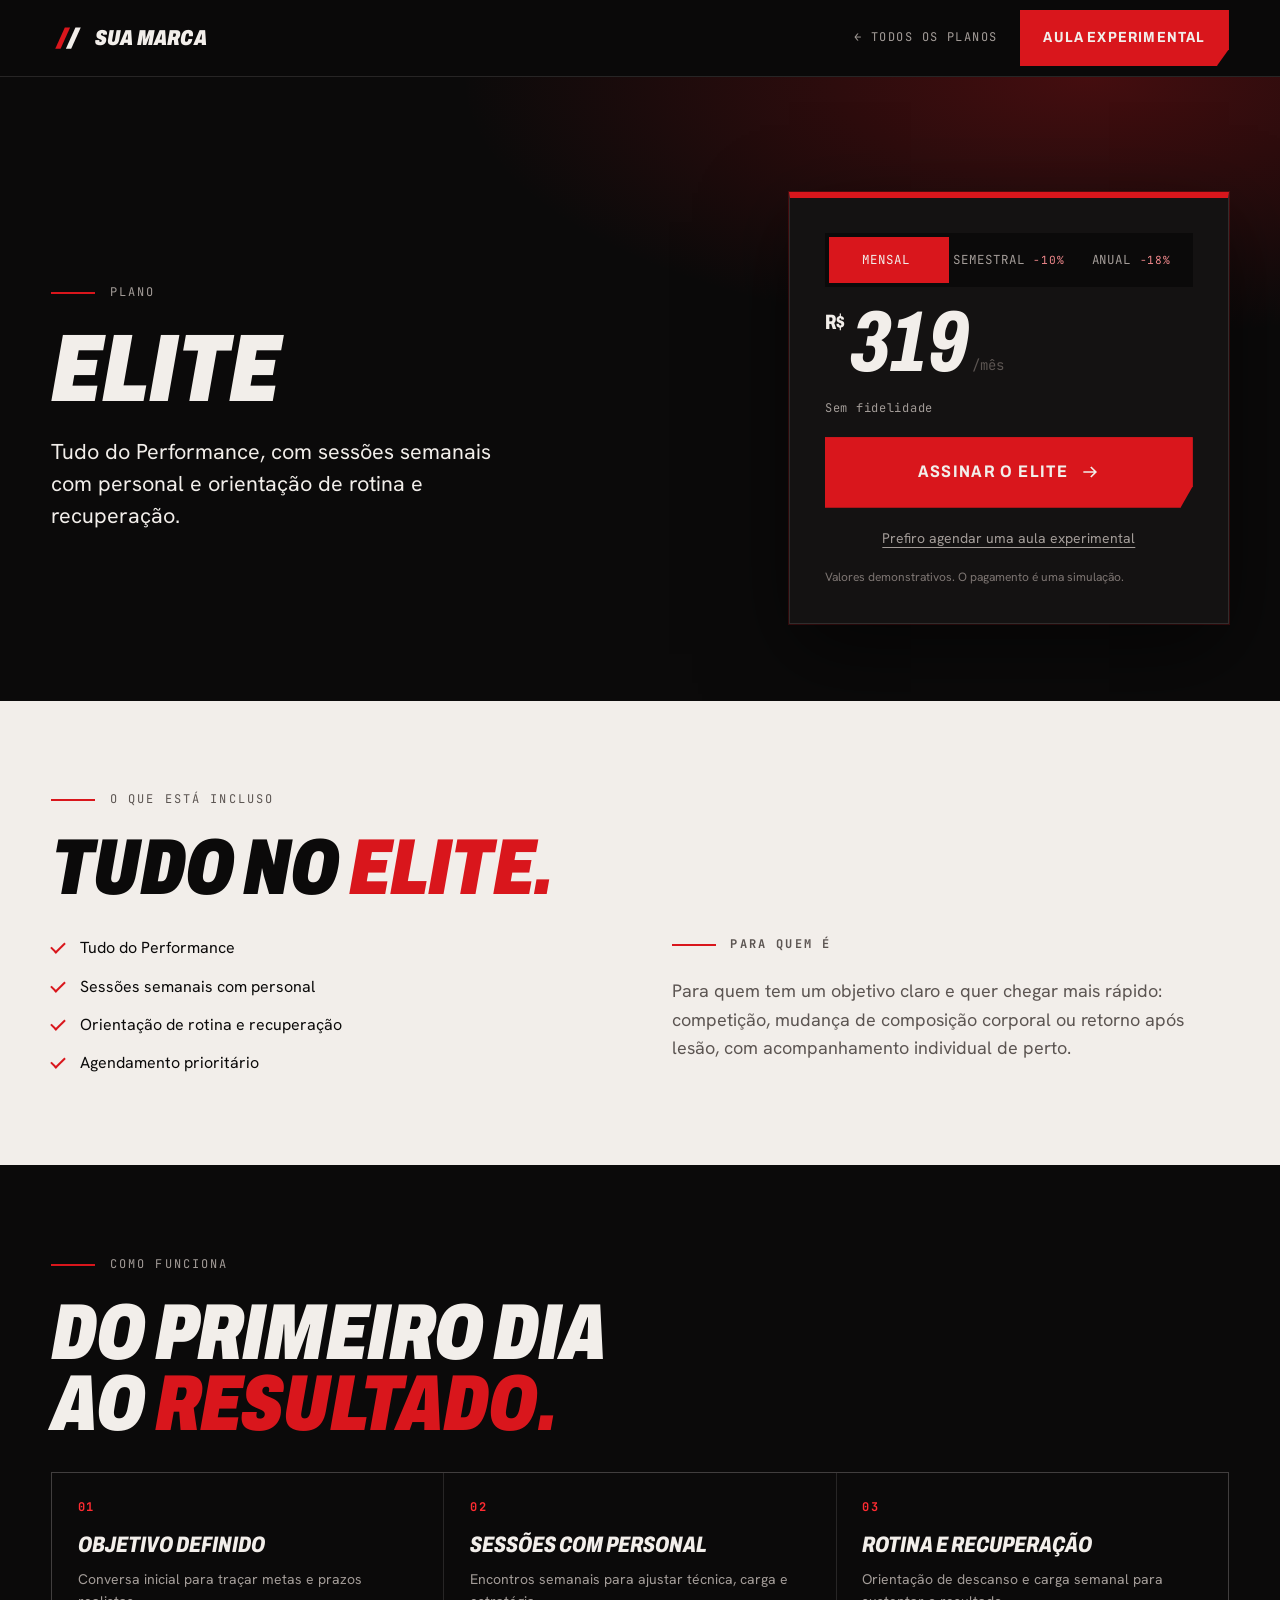
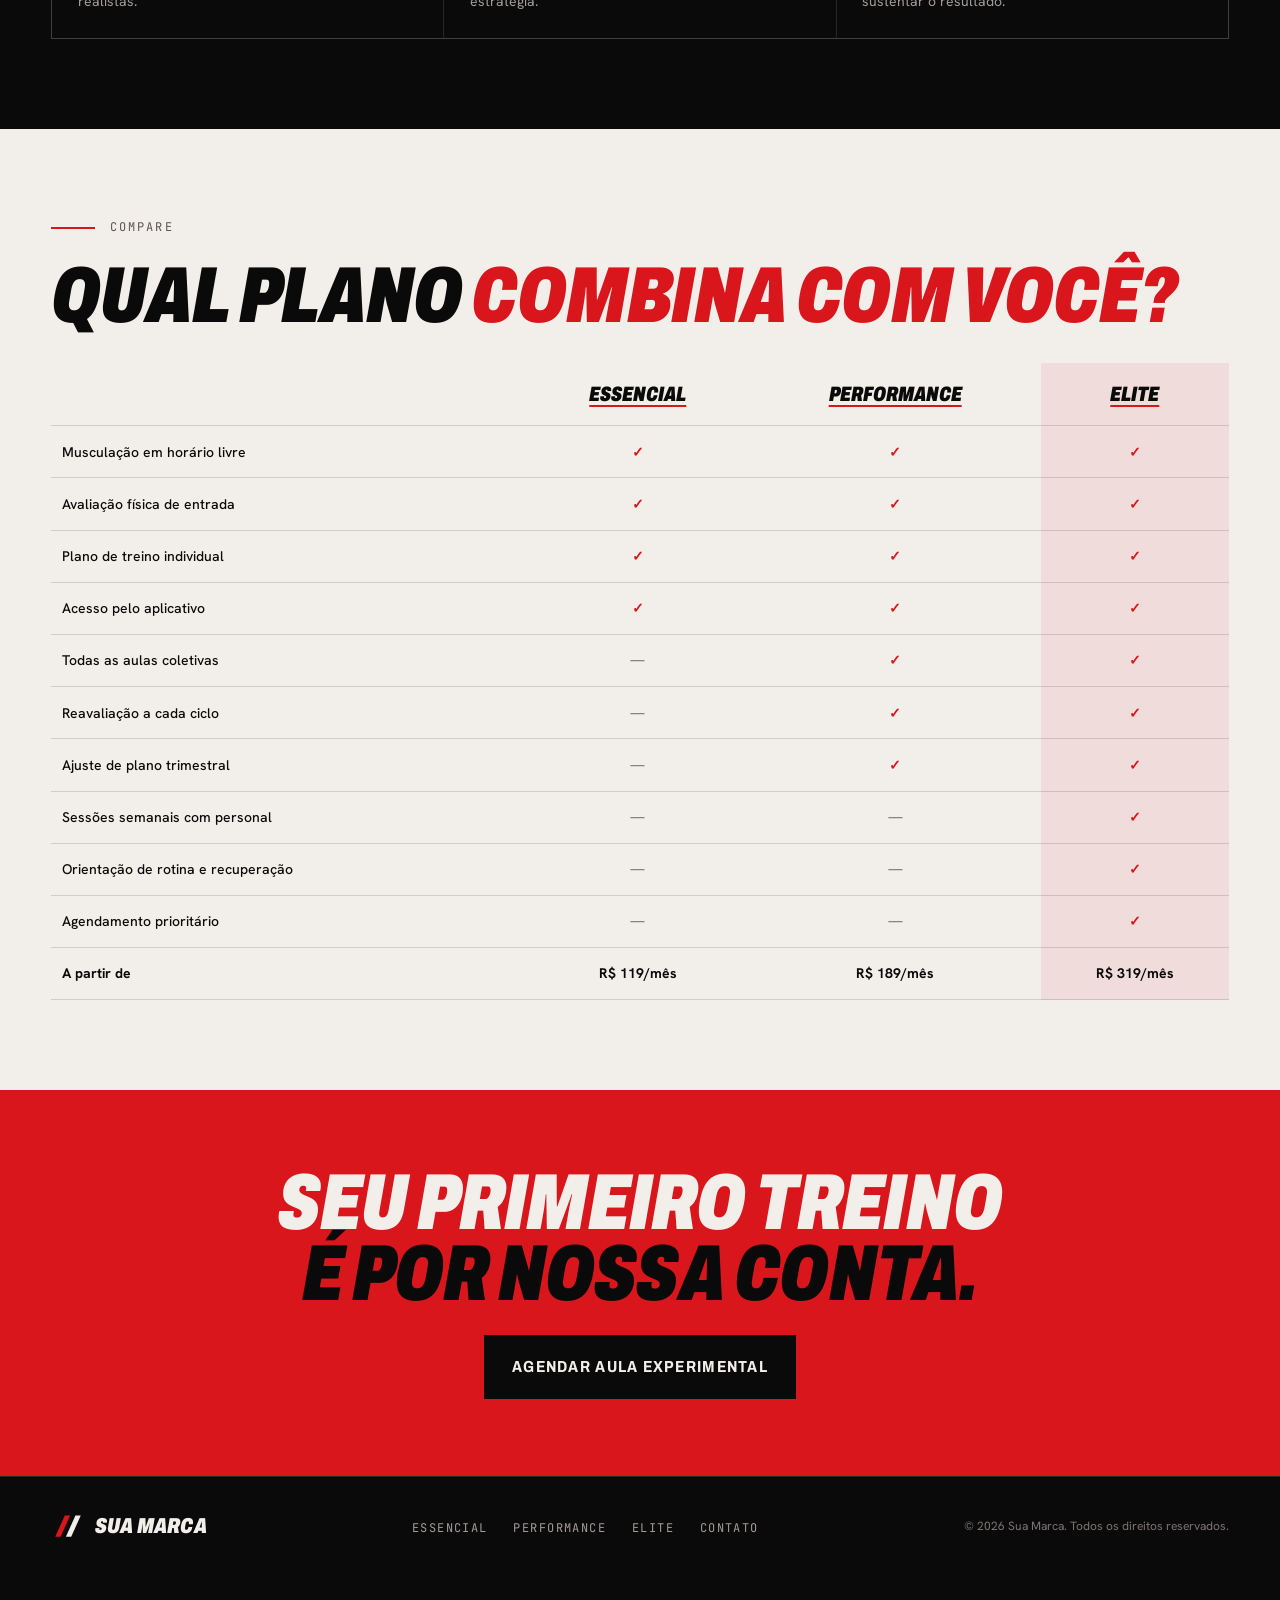
==== commit 8d82dcd0: "feat(planos): botão Assinar e checkout na página Elite Troca o CTA por abertura do checkout simulado" ====
--- a/planos/elite.html
+++ b/planos/elite.html
@@ -35,7 +35,7 @@
           
         </div>
 
-        <div class="pl-card">
+        <div class="pl-card" data-plan-name="Elite">
           <div class="period" role="radiogroup" aria-label="Período de contratação" data-period>
             <button type="button" role="radio" aria-checked="true" data-months="1" data-discount="0">Mensal</button>
             <button type="button" role="radio" aria-checked="false" data-months="6" data-discount="0.10">Semestral <small>−10%</small></button>
@@ -44,8 +44,11 @@
           </div>
           <p class="plan__price"><span class="plan__cur">R$</span><span class="plan__value" data-base="319">319</span><span class="plan__per">/mês</span></p>
           <p class="plan__total" data-total aria-live="polite">Sem fidelidade</p>
-          <a href="/#experimental" class="btn btn--red btn--lg">Começar com o Elite</a>
-          <p class="pl-card__note">Valores demonstrativos. Ajuste conforme a política da academia.</p>
+          <button type="button" class="btn btn--red btn--lg pl-pay-btn" data-checkout>Assinar o Elite
+            <svg viewBox="0 0 24 24" aria-hidden="true"><path d="M4 12h15m-6-6 6 6-6 6"/></svg>
+          </button>
+          <a href="/#experimental" class="pl-trial">Prefiro agendar uma aula experimental</a>
+          <p class="pl-card__note">Valores demonstrativos. O pagamento é uma simulação.</p>
         </div>
       </div>
     </section>
@@ -99,6 +102,77 @@
     </div>
   </footer>
 
+  <div class="pl-sticky" data-sticky>
+    <p><small>Elite</small><strong data-sticky-price>R$ 319/mês</strong></p>
+    <button type="button" class="btn btn--red" data-checkout>Assinar</button>
+  </div>
+
+  <dialog class="pay" id="pay" aria-labelledby="pay-title">
+    <div class="pay__box">
+      <header class="pay__head">
+        <h2 id="pay-title">Finalizar assinatura</h2>
+        <button type="button" class="pay__close" data-pay-close aria-label="Fechar">×</button>
+      </header>
+      <p class="pay__demo"><b>Simulação.</b> Nenhum pagamento real é feito e nenhum dado é enviado ou salvo.</p>
+
+      <form class="pay__form" id="pay-form" novalidate>
+        <p class="pay__summary" data-pay-summary></p>
+
+        <fieldset class="pay__block">
+          <legend>1. Seus dados</legend>
+          <div class="field"><label for="p-nome">Nome completo</label><input id="p-nome" name="nome" type="text" autocomplete="name" required minlength="3"><p class="field__error" aria-live="polite"></p></div>
+          <div class="field"><label for="p-email">E-mail</label><input id="p-email" name="email" type="email" autocomplete="email" required><p class="field__error" aria-live="polite"></p></div>
+        </fieldset>
+
+        <fieldset class="pay__block">
+          <legend>2. Forma de pagamento</legend>
+          <div class="pay__tabs" role="tablist" aria-label="Forma de pagamento">
+            <button type="button" role="tab" aria-selected="true" data-method="pix">Pix</button>
+            <button type="button" role="tab" aria-selected="false" tabindex="-1" data-method="card">Cartão</button>
+            <button type="button" role="tab" aria-selected="false" tabindex="-1" data-method="boleto">Boleto</button>
+          </div>
+
+          <div class="pay__panel" data-panel="pix">
+            <div class="pay__qr" data-qr aria-label="QR Code de demonstração" role="img"></div>
+            <div class="pay__pix">
+              <p>Escaneie o QR Code ou copie o código Pix.</p>
+              <code data-pix>00020126SIMULACAO</code>
+              <button type="button" class="btn btn--ghost" data-copy>Copiar código</button>
+            </div>
+          </div>
+
+          <div class="pay__panel" data-panel="card" hidden>
+            <p class="pay__hint">Use qualquer número de teste, como 4242 4242 4242 4242.</p>
+            <div class="field"><label for="p-num">Número do cartão</label><input id="p-num" name="numero" type="text" inputmode="numeric" autocomplete="off" placeholder="0000 0000 0000 0000" data-card-field><p class="field__error" aria-live="polite"></p></div>
+            <div class="field"><label for="p-holder">Nome impresso</label><input id="p-holder" name="titular" type="text" autocomplete="off" data-card-field><p class="field__error" aria-live="polite"></p></div>
+            <div class="pay__row">
+              <div class="field"><label for="p-val">Validade</label><input id="p-val" name="validade" type="text" inputmode="numeric" autocomplete="off" placeholder="MM/AA" data-card-field><p class="field__error" aria-live="polite"></p></div>
+              <div class="field"><label for="p-cvv">CVV</label><input id="p-cvv" name="cvv" type="text" inputmode="numeric" autocomplete="off" placeholder="123" data-card-field><p class="field__error" aria-live="polite"></p></div>
+            </div>
+            <div class="field"><label for="p-parc">Parcelas</label><select id="p-parc" name="parcelas" data-parcelas></select></div>
+          </div>
+
+          <div class="pay__panel" data-panel="boleto" hidden>
+            <p>O boleto de demonstração vence em 3 dias. A confirmação leva até 2 dias úteis.</p>
+            <code data-boleto>00000.00000 00000.000000 00000.000000 0 00000000000000</code>
+            <button type="button" class="btn btn--ghost" data-copy-boleto>Copiar linha digitável</button>
+          </div>
+        </fieldset>
+
+        <button type="submit" class="btn btn--red btn--lg btn--block" data-pay-submit>Pagar (simulação)</button>
+      </form>
+
+      <div class="pay__done" data-pay-done hidden tabindex="-1">
+        <span class="pay__check" aria-hidden="true">✓</span>
+        <h3>Pagamento aprovado</h3>
+        <p data-done-text></p>
+        <p class="pay__proto">Protocolo <code data-proto></code></p>
+        <p class="pay__demo"><b>Simulação.</b> Nada foi cobrado.</p>
+        <div class="pay__actions"><a class="btn btn--red" href="/">Voltar ao site</a><button type="button" class="btn btn--ghost" data-pay-close>Fechar</button></div>
+      </div>
+    </div>
+  </dialog>
+
   <script src="/assets/js/plano.js" defer></script>
 </body>
 </html>
--- a/assets/css/plano.css
+++ b/assets/css/plano.css
@@ -7,17 +7,20 @@
 @media (max-width: 560px) { .pl-back { display: none; } }
 
 .pl-hero { position: relative; padding-block: clamp(4rem, 9vw, 8rem) clamp(3rem, 6vw, 5rem); overflow: hidden; background: radial-gradient(ellipse 70% 60% at 85% 0%, rgba(217,22,28,.28), transparent 70%), var(--ink); }
-.pl-hero__grid { display: grid; grid-template-columns: minmax(0, 1.2fr) minmax(0, .8fr); gap: clamp(2rem, 5vw, 5rem); align-items: end; }
-.pl-title { font-family: var(--f-display); font-weight: 900; font-style: italic; font-stretch: 72%; font-size: var(--fs-h1); text-transform: uppercase; line-height: .9; margin: 1rem 0 1.4rem; }
+.pl-hero__grid { display: grid; grid-template-columns: minmax(0, 1fr) minmax(340px, 440px); gap: clamp(2rem, 4vw, 4rem); align-items: center; }
+.pl-title { font-family: var(--f-display); font-weight: 900; font-style: italic; font-stretch: 72%; font-size: clamp(3rem, 1.2rem + 6vw, 7rem); text-transform: uppercase; line-height: .92; margin: 1rem 0 1.4rem; overflow-wrap: anywhere; }
 .pl-lead { font-size: var(--fs-lg); line-height: 1.5; color: var(--bone); max-width: 38ch; }
 .pl-flag { display: inline-block; margin-top: 1.4rem; padding: .35rem .7rem; background: var(--red); font-family: var(--f-mono); font-size: .7rem; letter-spacing: .16em; text-transform: uppercase; }
 
-.pl-card { background: var(--coal); border: 1px solid var(--line-d); border-top: 6px solid var(--red); padding: clamp(1.4rem, 3vw, 2.2rem); display: grid; gap: 1.2rem; }
+.pl-card { box-shadow: 0 30px 80px rgba(0,0,0,.55), 0 0 0 1px rgba(217,22,28,.25); background: var(--coal); border: 1px solid var(--line-d); border-top: 6px solid var(--red); padding: clamp(1.4rem, 3vw, 2.2rem); display: grid; gap: 1.2rem; }
 .pl-card .period { justify-self: stretch; }
 .pl-card .period button { padding-inline: .6rem; }
 .pl-card .plan__price { margin: 0; }
 .pl-card .plan__total { margin: 0; min-height: 1.4em; color: var(--ash); }
 .pl-card .btn { justify-self: stretch; justify-content: center; text-align: center; }
+.pl-pay-btn { padding-block: 1.3rem; font-size: 1.05rem; }
+.pl-trial { text-align: center; font-size: var(--fs-sm); color: var(--ash); text-underline-offset: 4px; }
+.pl-trial:hover { color: var(--bone); }
 .pl-card__note { font-size: var(--fs-xs); color: #7d7572; }
 
 .pl-section { padding-block: clamp(3.5rem, 7vw, 6rem); }
@@ -52,3 +55,54 @@
 @media (max-width: 900px) {
   .pl-hero__grid, .pl-cols, .pl-steps { grid-template-columns: minmax(0, 1fr); }
 }
+
+/* barra fixa de assinatura (mobile) */
+.pl-sticky { display: none; }
+@media (max-width: 900px) {
+  .pl-sticky { position: fixed; left: 0; right: 0; bottom: 0; z-index: 60; display: flex; align-items: center; justify-content: space-between; gap: 1rem; padding: .8rem var(--gutter) calc(.8rem + env(safe-area-inset-bottom, 0px)); background: rgba(11,10,10,.96); backdrop-filter: blur(10px); border-top: 1px solid var(--line-d); transform: translateY(110%); transition: transform .35s var(--ease); }
+  .pl-sticky.is-visible { transform: none; }
+  .pl-sticky small { display: block; font-family: var(--f-mono); font-size: var(--fs-xs); letter-spacing: .12em; text-transform: uppercase; color: var(--ash); }
+  .pl-sticky strong { font-family: var(--f-display); font-style: italic; font-stretch: 75%; font-size: 1.5rem; }
+  body { padding-bottom: 5rem; }
+}
+
+/* checkout simulado */
+.pay { border: 0; padding: 0; background: transparent; color: var(--bone); max-width: min(640px, 100vw); width: 100%; max-height: 100dvh; margin: auto; overflow: visible; }
+.pay::backdrop { background: rgba(0,0,0,.78); backdrop-filter: blur(4px); }
+.pay__box { background: var(--coal); border: 1px solid var(--line-d); border-top: 6px solid var(--red); padding: clamp(1.2rem, 3vw, 2rem); max-height: 100dvh; overflow-y: auto; display: grid; gap: 1.1rem; }
+@media (min-width: 700px) { .pay__box { max-height: 92dvh; } }
+.pay__head { display: flex; align-items: center; justify-content: space-between; gap: 1rem; }
+.pay__head h2 { font-family: var(--f-display); font-weight: 900; font-style: italic; font-stretch: 72%; text-transform: uppercase; font-size: clamp(1.8rem, 1.2rem + 2vw, 2.6rem); line-height: 1; }
+.pay__close { width: 44px; height: 44px; font-size: 1.8rem; line-height: 1; background: none; border: 1px solid var(--line-d); color: var(--bone); cursor: pointer; }
+.pay__close:hover { background: var(--red); border-color: var(--red); }
+.pay__demo { padding: .7rem .9rem; background: rgba(217,22,28,.12); border-left: 3px solid var(--red); font-size: var(--fs-sm); color: #d9d1cd; }
+.pay__demo[hidden] { display: none; }
+.pay__summary { padding: 1rem 1.1rem; background: var(--ink); border: 1px solid var(--line-d); font-family: var(--f-mono); font-size: var(--fs-sm); line-height: 1.6; }
+.pay__summary strong { display: block; font-family: var(--f-display); font-style: italic; font-stretch: 75%; font-size: 1.7rem; color: var(--bone); }
+.pay__form { display: grid; gap: 1.1rem; }
+.pay__form[hidden] { display: none; }
+.pay__block { border: 0; padding: 0; display: grid; gap: .9rem; min-width: 0; }
+.pay__block legend { font-family: var(--f-mono); font-size: var(--fs-xs); letter-spacing: .14em; text-transform: uppercase; color: var(--ash); margin-bottom: .6rem; padding: 0; }
+.pay__row { display: grid; grid-template-columns: 1fr 1fr; gap: .9rem; }
+.pay__tabs { display: grid; grid-template-columns: repeat(3, 1fr); border: 1px solid var(--line-d); }
+.pay__tabs button { padding: .9rem .5rem; background: none; border: 0; color: var(--ash); font-family: var(--f-mono); font-size: .8rem; letter-spacing: .1em; text-transform: uppercase; cursor: pointer; }
+.pay__tabs button + button { border-left: 1px solid var(--line-d); }
+.pay__tabs button[aria-selected="true"] { background: var(--red); color: var(--bone); }
+.pay__panel { display: grid; gap: .9rem; padding: 1.1rem; background: var(--ink); border: 1px solid var(--line-d); }
+.pay__panel[hidden] { display: none; }
+.pay__panel[data-panel="pix"]:not([hidden]) { grid-template-columns: 160px minmax(0, 1fr); align-items: center; }
+.pay__qr { width: 160px; height: 160px; background: #fff; padding: 8px; }
+.pay__qr svg { width: 100%; height: 100%; display: block; }
+.pay__pix { display: grid; gap: .7rem; min-width: 0; }
+.pay code { display: block; padding: .7rem .8rem; background: var(--coal); border: 1px dashed var(--line-d); font-family: var(--f-mono); font-size: .75rem; color: var(--bone); overflow-wrap: anywhere; }
+.pay__hint { font-size: var(--fs-sm); color: var(--ash); }
+.pay .btn--ghost { justify-self: start; }
+.pay__done { display: grid; gap: .9rem; justify-items: center; text-align: center; padding-block: 1rem; }
+.pay__done[hidden] { display: none; }
+.pay__check { width: 72px; height: 72px; display: grid; place-items: center; background: var(--red); font-size: 2.4rem; }
+.pay__done h3 { font-family: var(--f-display); font-weight: 900; font-style: italic; font-stretch: 72%; text-transform: uppercase; font-size: 2.2rem; }
+.pay__actions { display: flex; flex-wrap: wrap; gap: .8rem; justify-content: center; margin-top: .6rem; }
+@media (max-width: 560px) {
+  .pay__panel[data-panel="pix"]:not([hidden]) { grid-template-columns: minmax(0, 1fr); justify-items: center; }
+  .pay__row { grid-template-columns: 1fr; }
+}
